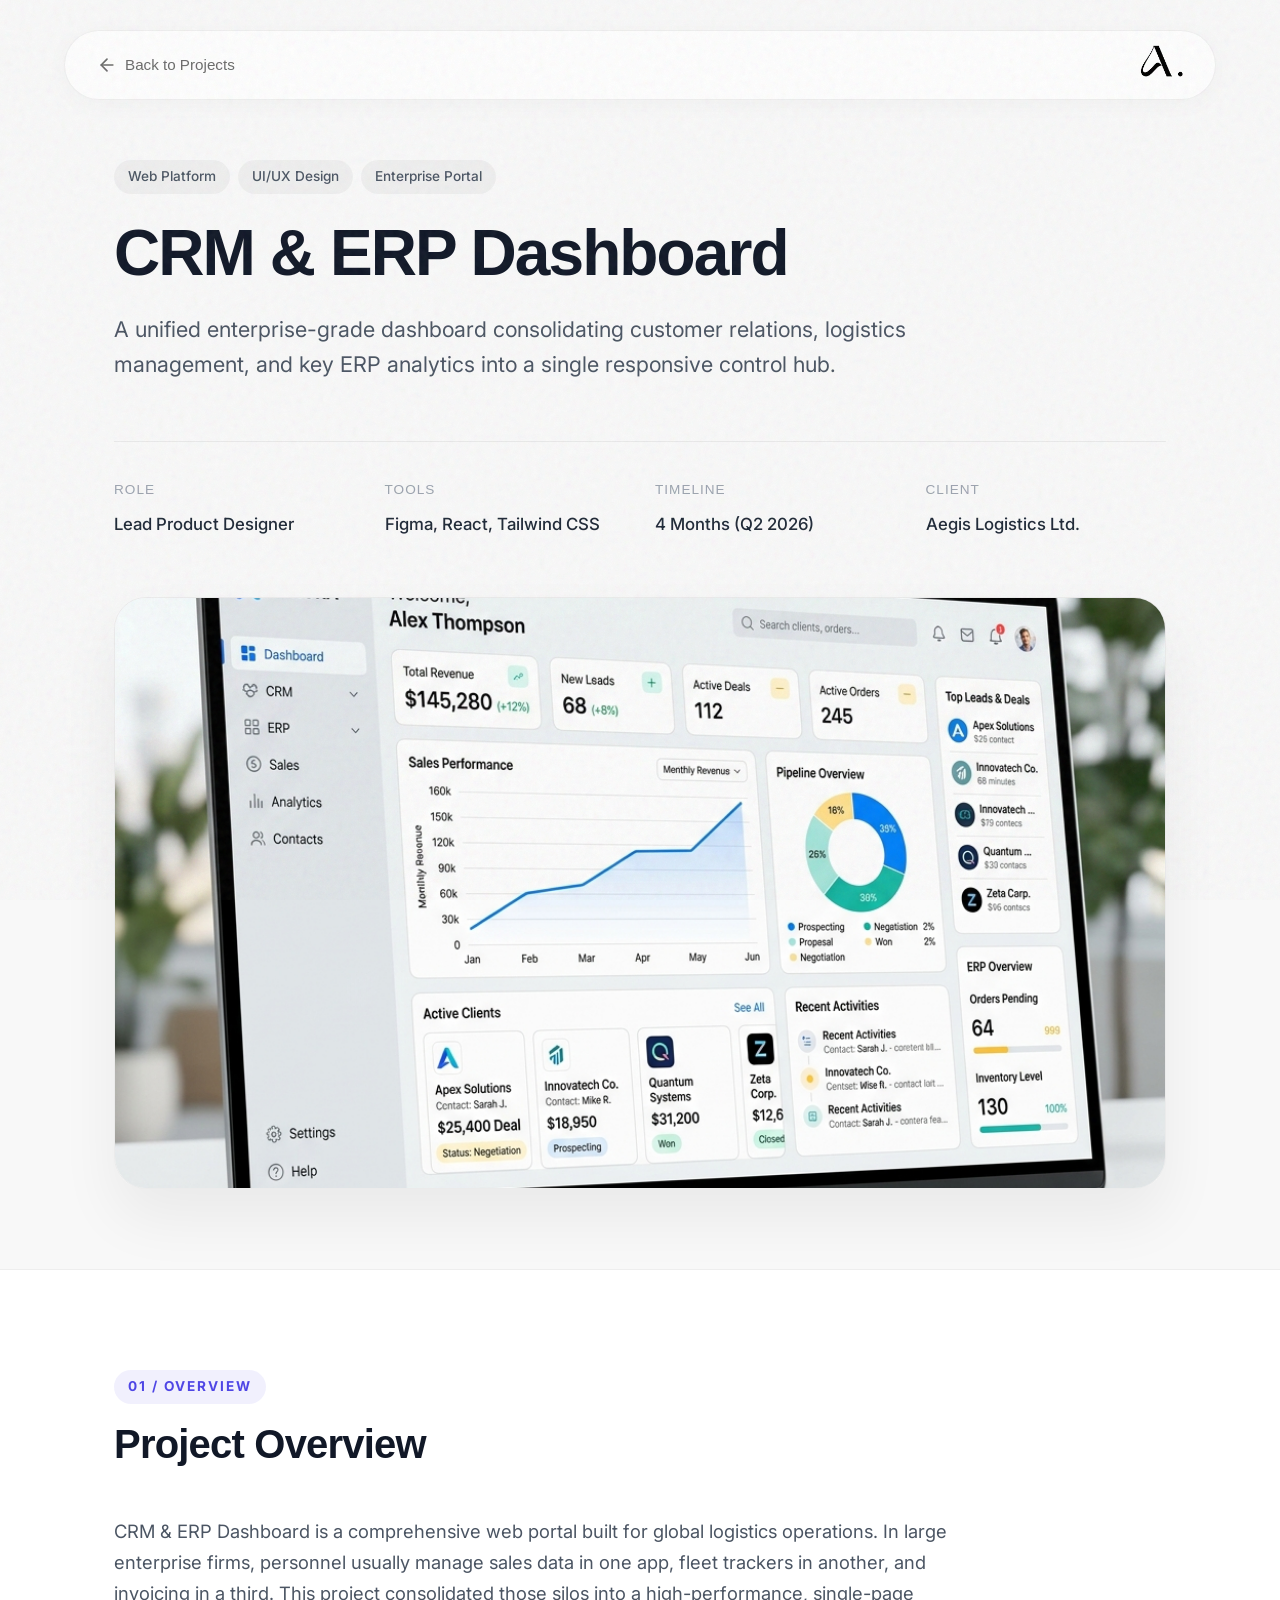
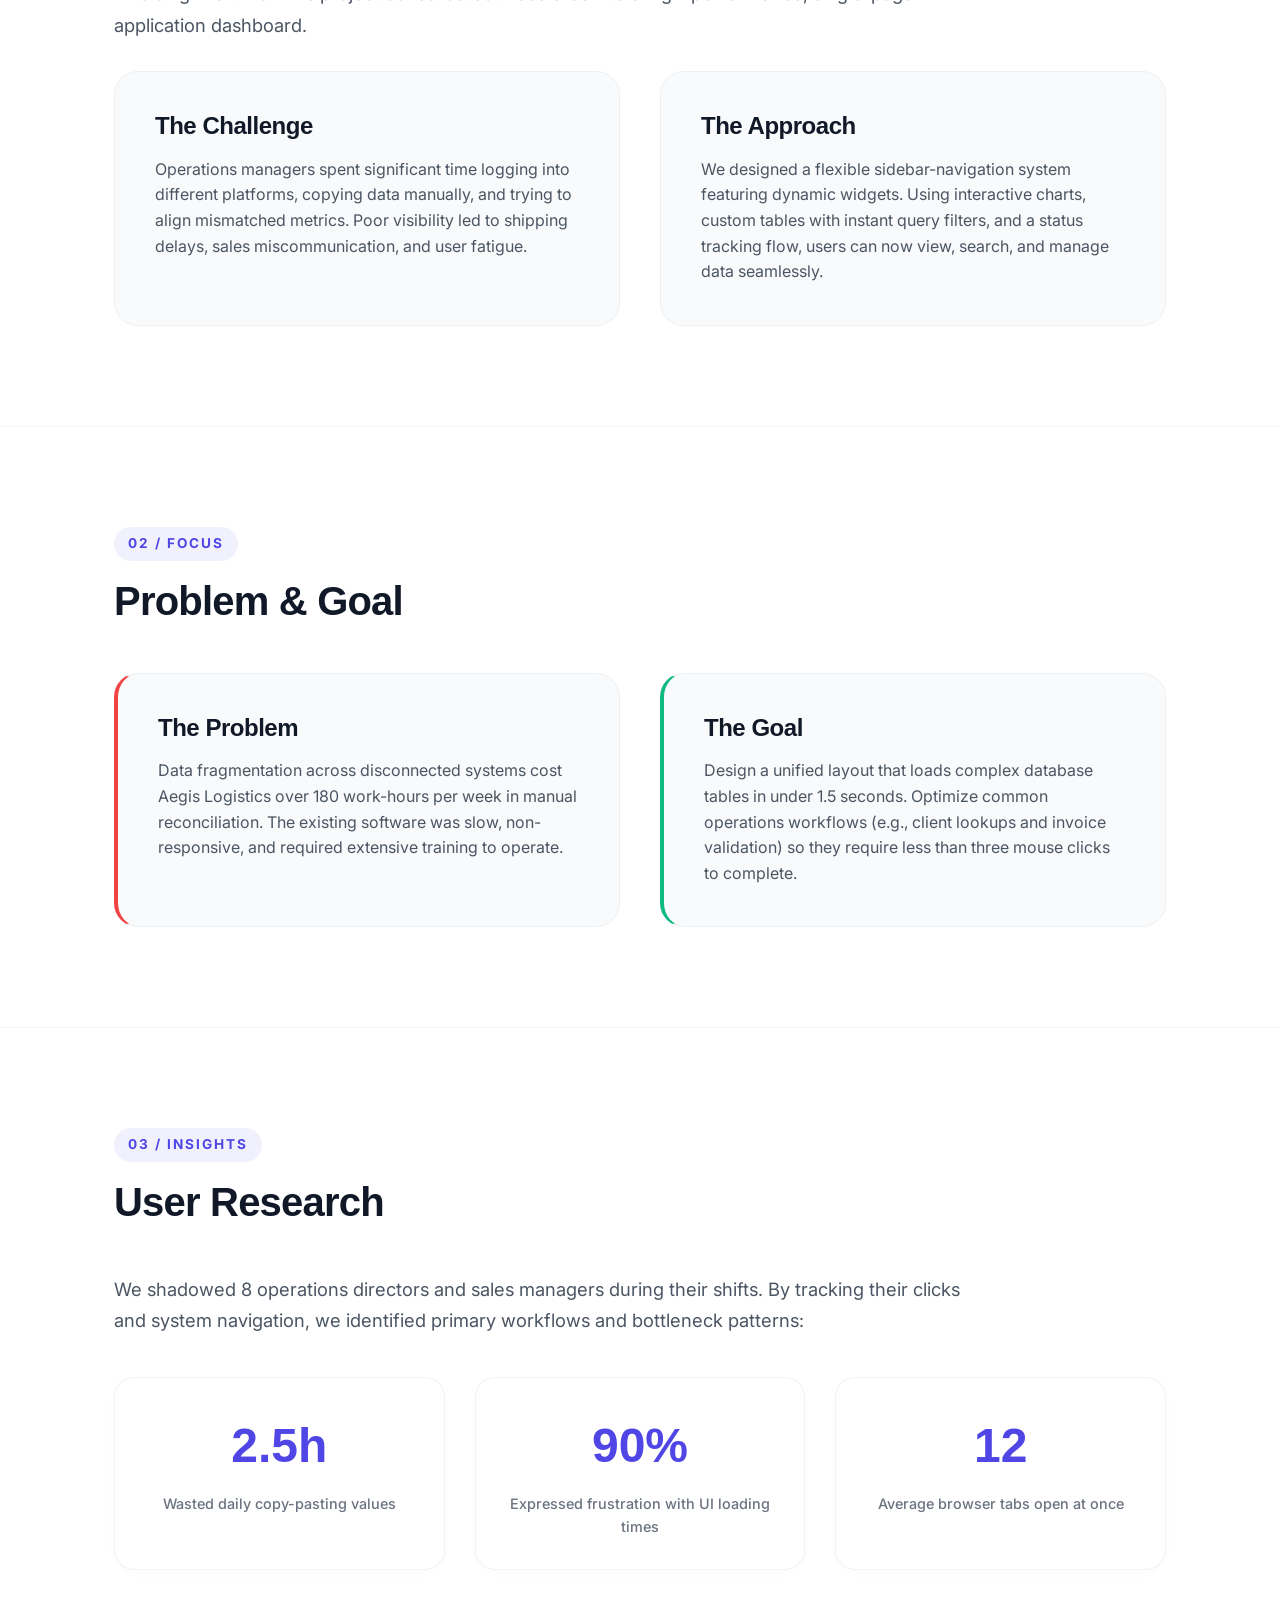
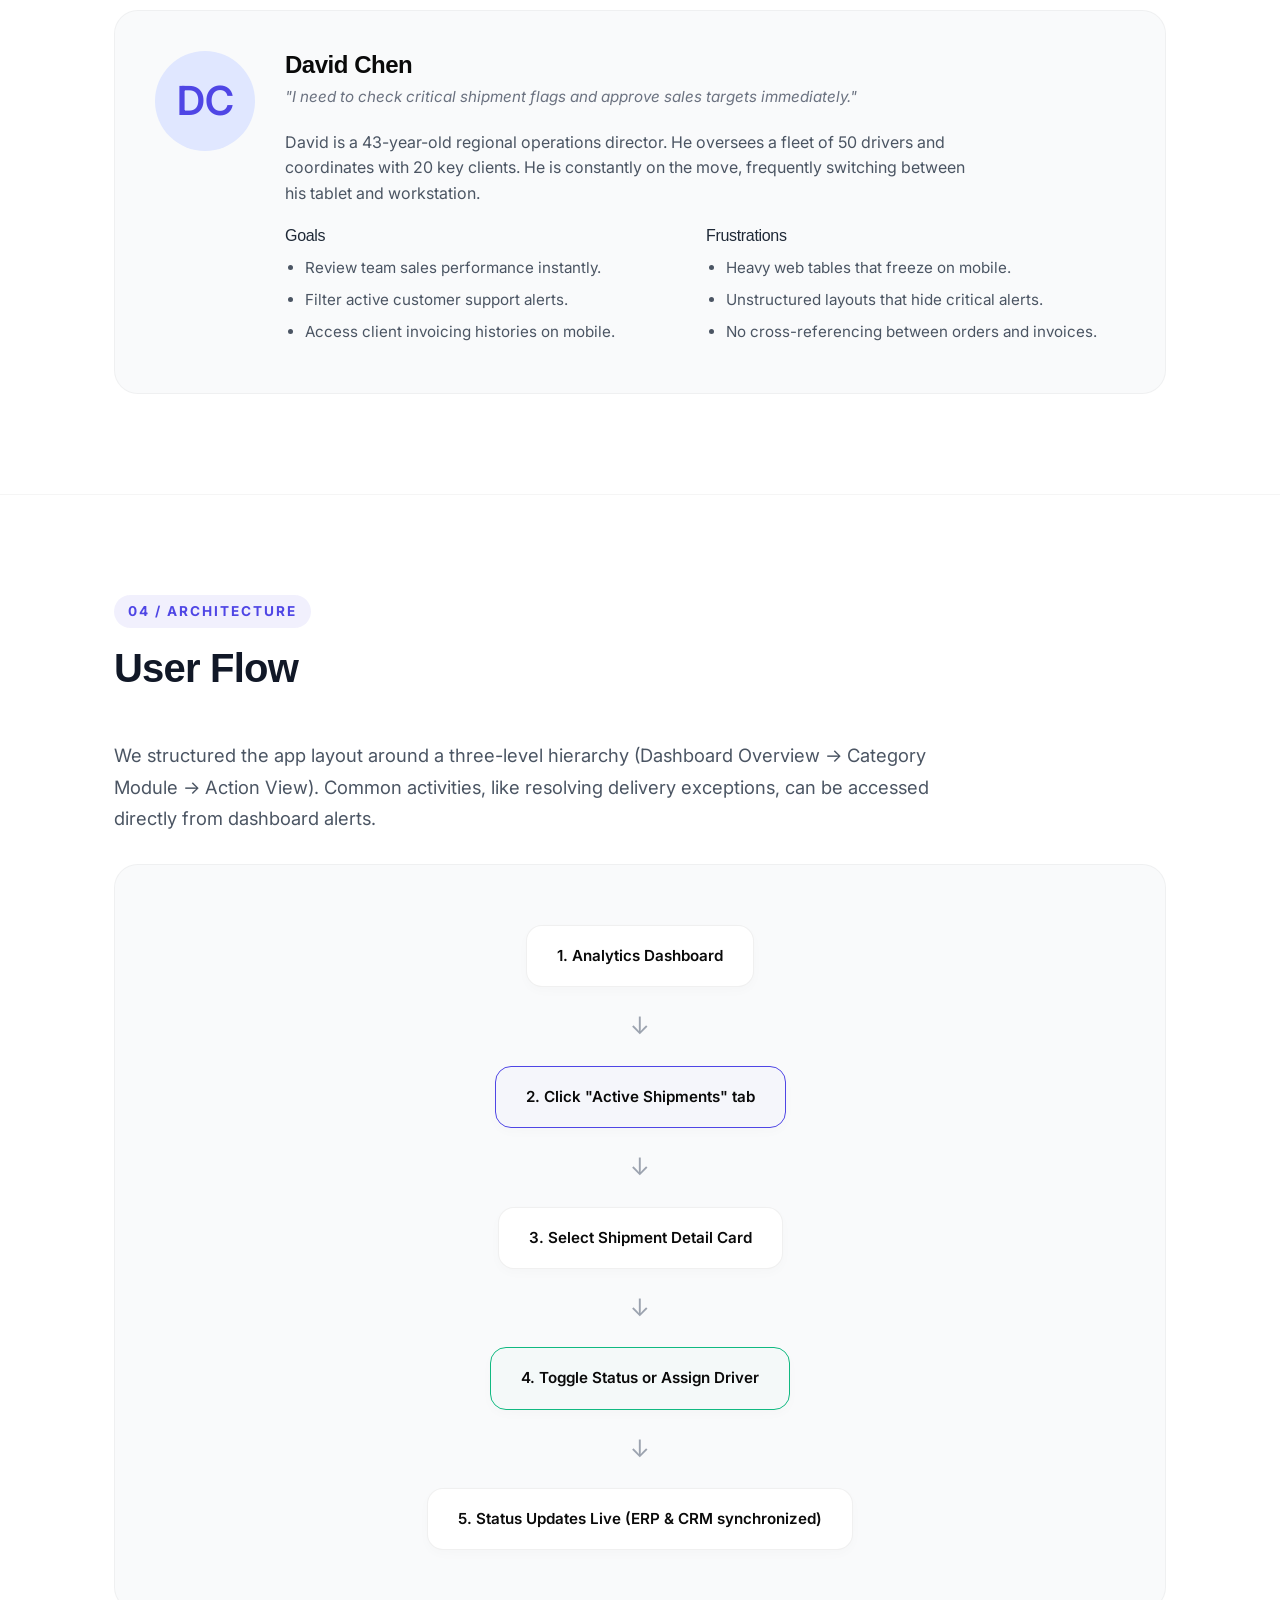
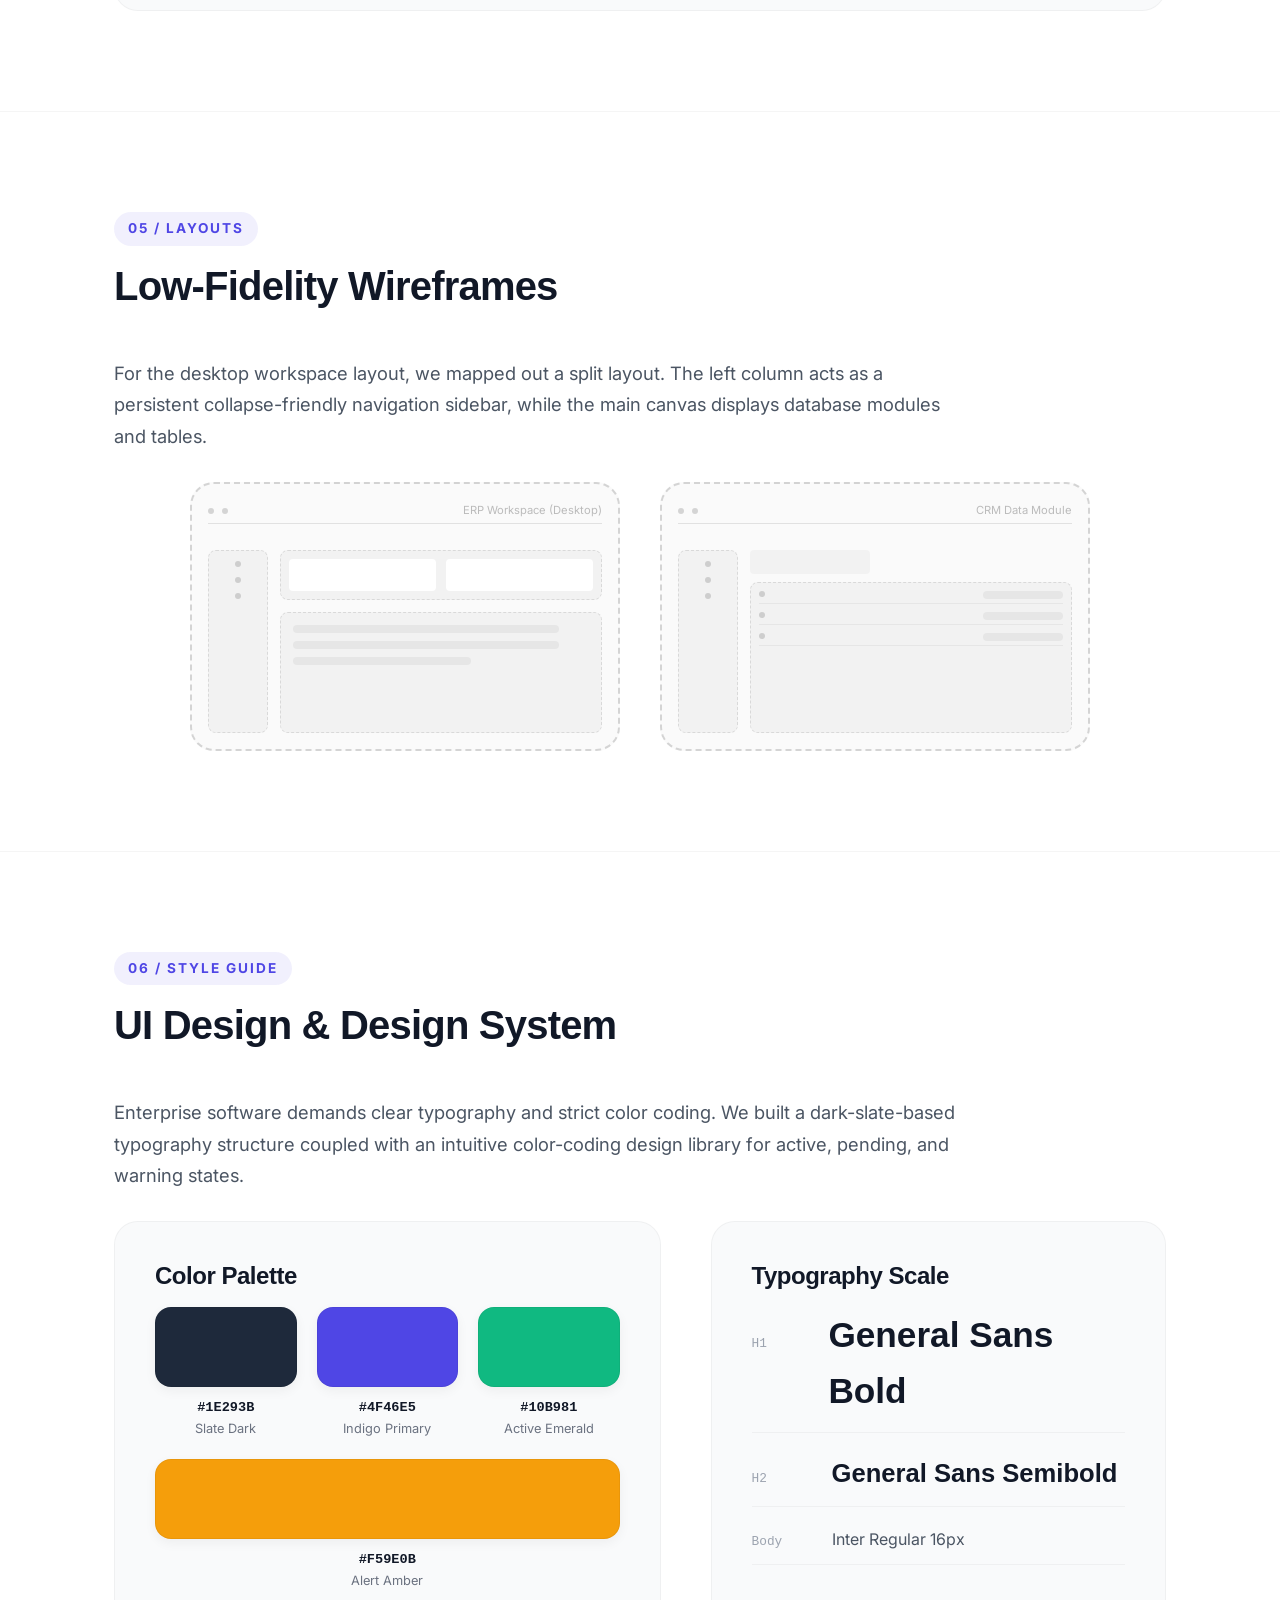
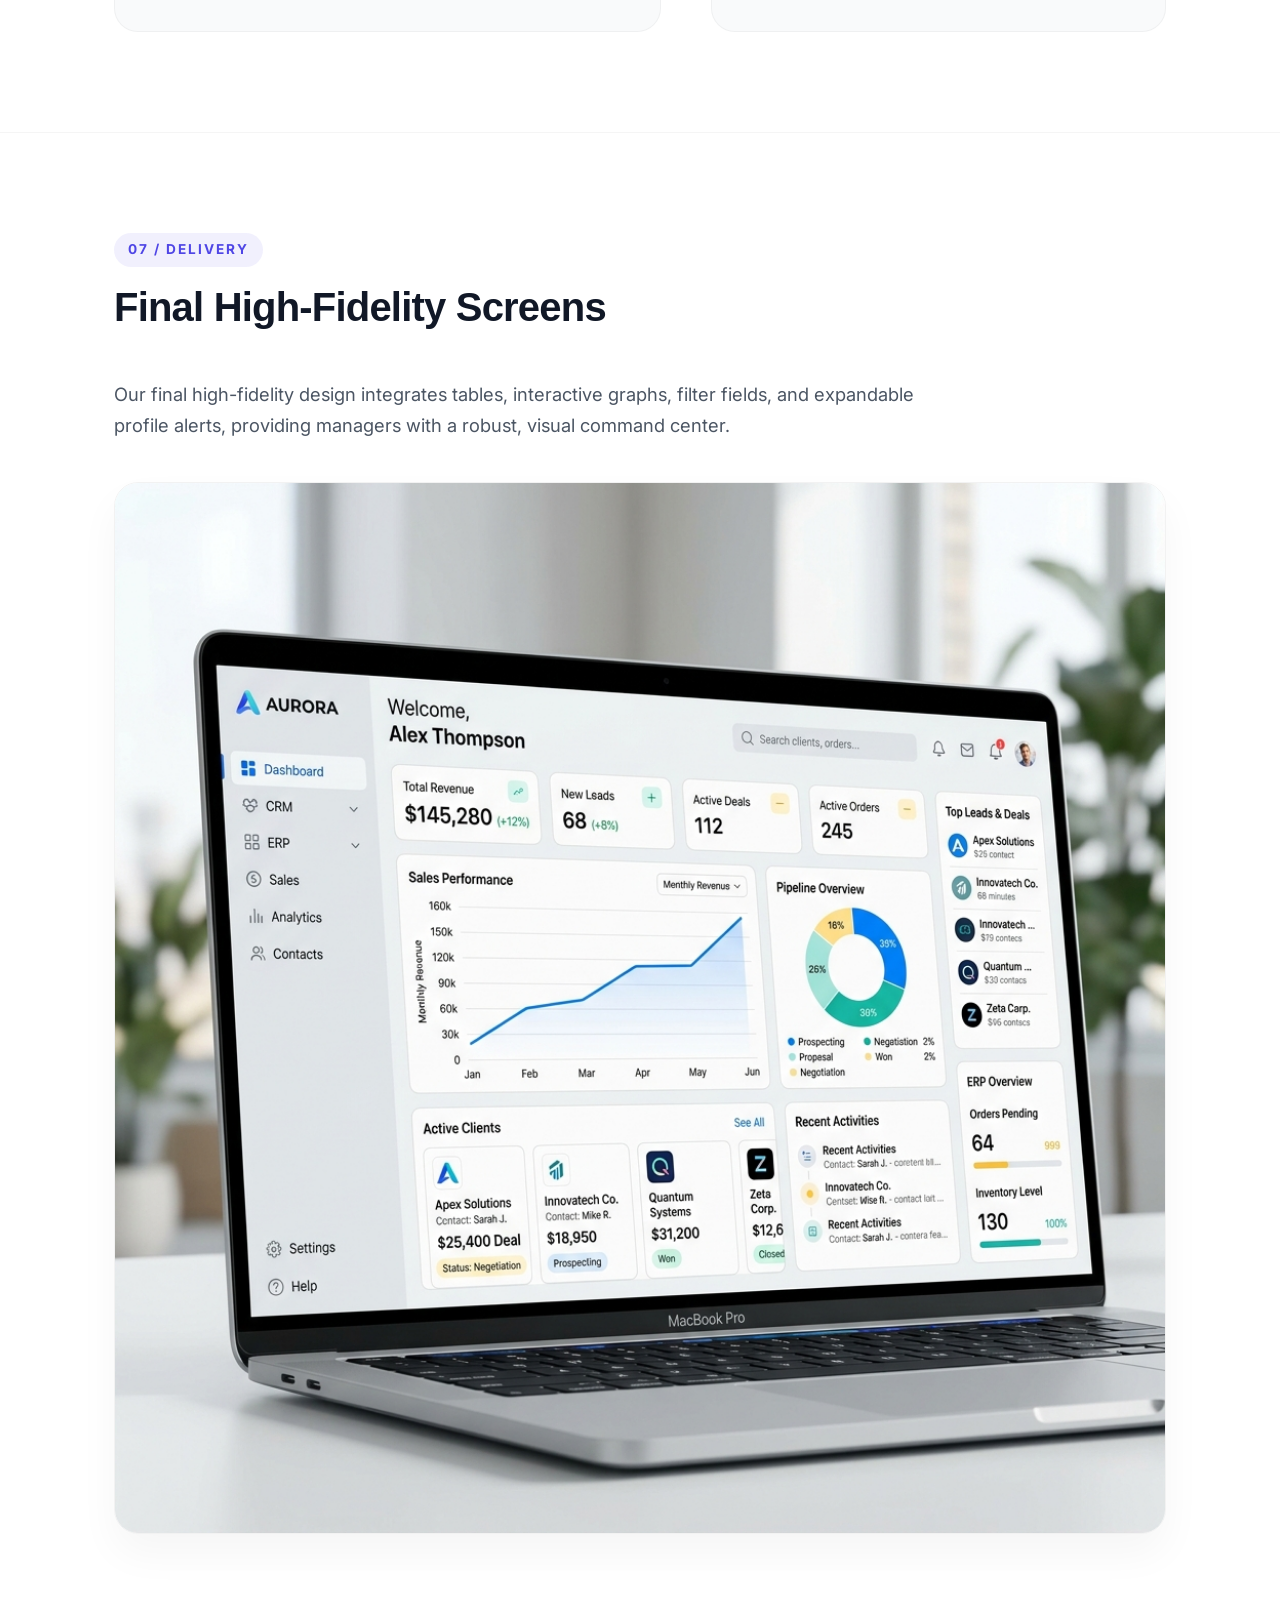
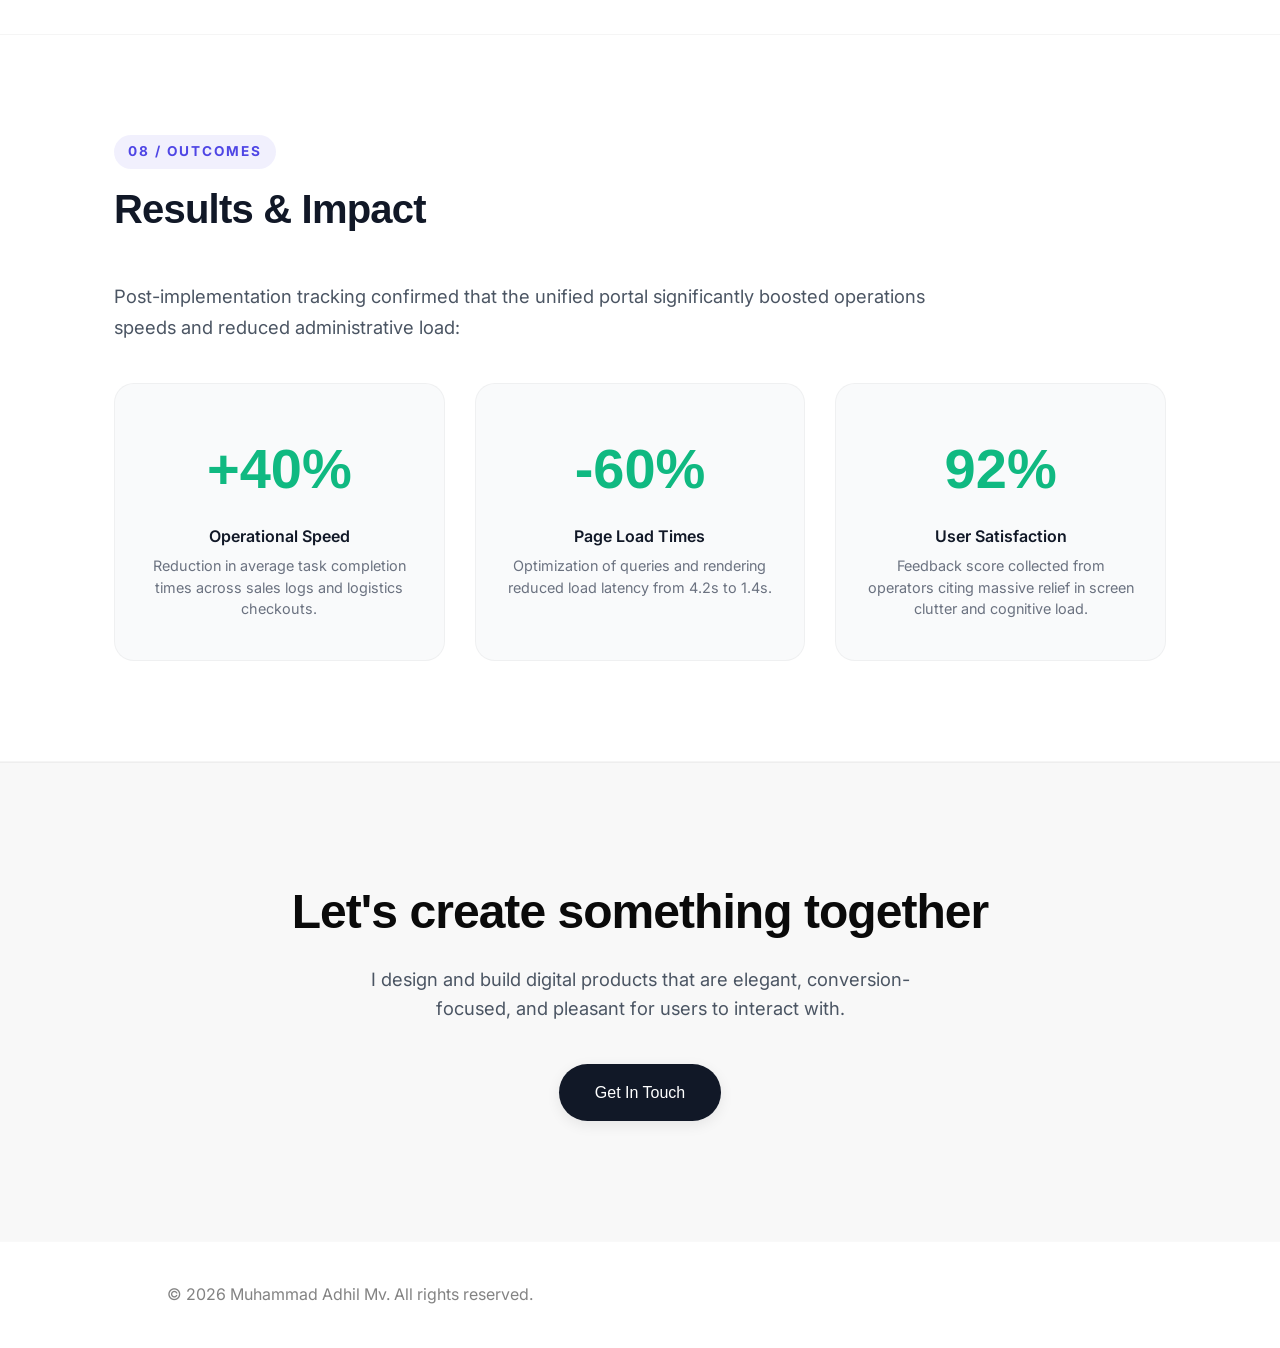
==== case-study-crm-dashboard.html @ 421723f8 "Update project" ====
<!DOCTYPE html>
<html lang="en">

<head>
    <meta charset="UTF-8">
    <meta name="viewport" content="width=device-width, initial-scale=1.0">
    <title>CRM & ERP Dashboard Case Study | Muhammad Adhil Mv</title>

    <!-- Fonts -->
    <link rel="preconnect" href="https://fonts.googleapis.com">
    <link rel="preconnect" href="https://fonts.gstatic.com" crossorigin>
    <link href="https://fonts.googleapis.com/css2?family=Inter:wght@300;400;500;600;700&display=swap" rel="stylesheet">
    <link href="https://api.fontshare.com/v2/css?f[]=general-sans@200,300,400,500,600,700&display=swap" rel="stylesheet">

    <!-- CSS -->
    <link rel="stylesheet" href="style.css">
    <link rel="stylesheet" href="css/case-study.css">
</head>

<body class="cs-body">
    <!-- Grain overlay -->
    <div style="position: fixed; top: 0; left: 0; width: 100vw; height: 100vh; pointer-events: none; z-index: 9999; opacity: 0.03; background-image: url(&quot;data:image/svg+xml,%3Csvg viewBox='0 0 200 200' xmlns='http://www.w3.org/2000/svg'%3E%3Cfilter id='noiseFilter'%3E%3CfeTurbulence type='fractalNoise' baseFrequency='0.65' numOctaves='3' stitchTiles='stitch'/%3E%3C/filter%3E%3Crect width='100%25' height='100%25' filter='url(%23noiseFilter)'/%3E%3C/svg%3E&quot;);"></div>

    <!-- Navigation -->
    <nav class="cs-navbar">
        <div class="cs-nav-pill">
            <a href="index.html#work" class="cs-back-btn">
                <svg width="20" height="20" viewBox="0 0 24 24" fill="none" stroke="currentColor" stroke-width="2" stroke-linecap="round" stroke-linejoin="round">
                    <line x1="19" y1="12" x2="5" y2="12"></line>
                    <polyline points="12 19 5 12 12 5"></polyline>
                </svg>
                Back to Projects
            </a>
            <div class="cs-nav-logo">
                <a href="index.html#home"><img src="./assets/logo1.png" alt="Logo"></a>
            </div>
        </div>
    </nav>

    <!-- Hero Section -->
    <header class="cs-hero">
        <div class="cs-container">
            <div class="cs-hero-tags">
                <span class="cs-hero-tag">Web Platform</span>
                <span class="cs-hero-tag">UI/UX Design</span>
                <span class="cs-hero-tag">Enterprise Portal</span>
            </div>
            <h1 class="cs-hero-title">CRM & ERP Dashboard</h1>
            <p class="cs-hero-subtitle">A unified enterprise-grade dashboard consolidating customer relations, logistics management, and key ERP analytics into a single responsive control hub.</p>
            
            <div class="cs-meta-grid">
                <div class="cs-meta-item">
                    <h4>Role</h4>
                    <p>Lead Product Designer</p>
                </div>
                <div class="cs-meta-item">
                    <h4>Tools</h4>
                    <p>Figma, React, Tailwind CSS</p>
                </div>
                <div class="cs-meta-item">
                    <h4>Timeline</h4>
                    <p>4 Months (Q2 2026)</p>
                </div>
                <div class="cs-meta-item">
                    <h4>Client</h4>
                    <p>Aegis Logistics Ltd.</p>
                </div>
            </div>

            <div class="cs-hero-mockup-wrapper">
                <img src="./assets/mockups/crm-dashboard.png" alt="CRM Dashboard Mockup">
            </div>
        </div>
    </header>

    <!-- Overview Section -->
    <section class="cs-section">
        <div class="cs-container">
            <div class="cs-section-header">
                <span class="cs-section-tag">01 / Overview</span>
                <h2 class="cs-section-title">Project Overview</h2>
            </div>
            <p class="cs-section-desc">CRM & ERP Dashboard is a comprehensive web portal built for global logistics operations. In large enterprise firms, personnel usually manage sales data in one app, fleet trackers in another, and invoicing in a third. This project consolidated those silos into a high-performance, single-page application dashboard.</p>
            
            <div class="cs-cards-grid-2">
                <div class="cs-content-card">
                    <h3>The Challenge</h3>
                    <p>Operations managers spent significant time logging into different platforms, copying data manually, and trying to align mismatched metrics. Poor visibility led to shipping delays, sales miscommunication, and user fatigue.</p>
                </div>
                <div class="cs-content-card">
                    <h3>The Approach</h3>
                    <p>We designed a flexible sidebar-navigation system featuring dynamic widgets. Using interactive charts, custom tables with instant query filters, and a status tracking flow, users can now view, search, and manage data seamlessly.</p>
                </div>
            </div>
        </div>
    </section>

    <!-- Problem & Goal Section -->
    <section class="cs-section">
        <div class="cs-container">
            <div class="cs-section-header">
                <span class="cs-section-tag">02 / Focus</span>
                <h2 class="cs-section-title">Problem & Goal</h2>
            </div>
            <div class="cs-cards-grid-2">
                <div class="cs-content-card" style="border-left: 4px solid #ef4444;">
                    <h3>The Problem</h3>
                    <p>Data fragmentation across disconnected systems cost Aegis Logistics over 180 work-hours per week in manual reconciliation. The existing software was slow, non-responsive, and required extensive training to operate.</p>
                </div>
                <div class="cs-content-card" style="border-left: 4px solid #10b981;">
                    <h3>The Goal</h3>
                    <p>Design a unified layout that loads complex database tables in under 1.5 seconds. Optimize common operations workflows (e.g., client lookups and invoice validation) so they require less than three mouse clicks to complete.</p>
                </div>
            </div>
        </div>
    </section>

    <!-- Research Section -->
    <section class="cs-section">
        <div class="cs-container">
            <div class="cs-section-header">
                <span class="cs-section-tag">03 / Insights</span>
                <h2 class="cs-section-title">User Research</h2>
            </div>
            <p class="cs-section-desc">We shadowed 8 operations directors and sales managers during their shifts. By tracking their clicks and system navigation, we identified primary workflows and bottleneck patterns:</p>
            
            <div class="cs-research-stats">
                <div class="cs-stat-card">
                    <div class="cs-stat-val">2.5h</div>
                    <div class="cs-stat-lbl">Wasted daily copy-pasting values</div>
                </div>
                <div class="cs-stat-card">
                    <div class="cs-stat-val">90%</div>
                    <div class="cs-stat-lbl">Expressed frustration with UI loading times</div>
                </div>
                <div class="cs-stat-card">
                    <div class="cs-stat-val">12</div>
                    <div class="cs-stat-lbl">Average browser tabs open at once</div>
                </div>
            </div>

            <!-- Persona -->
            <div class="cs-persona-card">
                <div class="cs-persona-img-placeholder">DC</div>
                <div class="cs-persona-details">
                    <h3>David Chen</h3>
                    <p class="cs-persona-tagline">"I need to check critical shipment flags and approve sales targets immediately."</p>
                    <p style="color: #4b5563;">David is a 43-year-old regional operations director. He oversees a fleet of 50 drivers and coordinates with 20 key clients. He is constantly on the move, frequently switching between his tablet and workstation.</p>
                    
                    <div class="cs-persona-columns">
                        <div class="cs-persona-col">
                            <h4>Goals</h4>
                            <ul>
                                <li>Review team sales performance instantly.</li>
                                <li>Filter active customer support alerts.</li>
                                <li>Access client invoicing histories on mobile.</li>
                            </ul>
                        </div>
                        <div class="cs-persona-col">
                            <h4>Frustrations</h4>
                            <ul>
                                <li>Heavy web tables that freeze on mobile.</li>
                                <li>Unstructured layouts that hide critical alerts.</li>
                                <li>No cross-referencing between orders and invoices.</li>
                            </ul>
                        </div>
                    </div>
                </div>
            </div>
        </div>
    </section>

    <!-- User Flow Section -->
    <section class="cs-section">
        <div class="cs-container">
            <div class="cs-section-header">
                <span class="cs-section-tag">04 / Architecture</span>
                <h2 class="cs-section-title">User Flow</h2>
            </div>
            <p class="cs-section-desc">We structured the app layout around a three-level hierarchy (Dashboard Overview → Category Module → Action View). Common activities, like resolving delivery exceptions, can be accessed directly from dashboard alerts.</p>
            
            <div class="cs-flow-diagram">
                <div class="cs-flow-step">1. Analytics Dashboard</div>
                <div class="cs-flow-arrow">↓</div>
                <div class="cs-flow-step" style="border-color: #4f46e5; background: rgba(79, 70, 229, 0.02);">2. Click "Active Shipments" tab</div>
                <div class="cs-flow-arrow">↓</div>
                <div class="cs-flow-step">3. Select Shipment Detail Card</div>
                <div class="cs-flow-arrow">↓</div>
                <div class="cs-flow-step" style="border-color: #10b981; background: rgba(16, 185, 129, 0.02);">4. Toggle Status or Assign Driver</div>
                <div class="cs-flow-arrow">↓</div>
                <div class="cs-flow-step">5. Status Updates Live (ERP & CRM synchronized)</div>
            </div>
        </div>
    </section>

    <!-- Wireframes Section -->
    <section class="cs-section">
        <div class="cs-container">
            <div class="cs-section-header">
                <span class="cs-section-tag">05 / Layouts</span>
                <h2 class="cs-section-title">Low-Fidelity Wireframes</h2>
            </div>
            <p class="cs-section-desc">For the desktop workspace layout, we mapped out a split layout. The left column acts as a persistent collapse-friendly navigation sidebar, while the main canvas displays database modules and tables.</p>
            
            <div class="cs-wireframe-grid" style="grid-template-columns: 1.5fr 1.5fr; gap: 40px; max-width: 900px; margin: 0 auto;">
                <!-- Desktop Dashboard Screen -->
                <div class="cs-wireframe-screen" style="aspect-ratio: 16/10; padding: 16px;">
                    <div class="cs-wire-header">
                        <span class="cs-wire-dot"></span>
                        <span class="cs-wire-dot"></span>
                        <span style="font-size: 0.7rem; color: #bbb; margin-left: auto;">ERP Workspace (Desktop)</span>
                    </div>
                    <div style="display: flex; flex: 1; gap: 12px; margin-top: 10px;">
                        <!-- Sidebar Wire -->
                        <div style="width: 60px; background: rgba(0,0,0,0.03); border: 1.5px dashed rgba(0,0,0,0.1); border-radius: 8px; display: flex; flex-direction: column; gap: 10px; padding: 10px 0; align-items: center;">
                            <div class="cs-wire-dot"></div>
                            <div class="cs-wire-dot"></div>
                            <div class="cs-wire-dot"></div>
                        </div>
                        <!-- Main Content Wire -->
                        <div style="flex: 1; display: flex; flex-direction: column; gap: 12px;">
                            <div style="height: 50px; background: rgba(0,0,0,0.03); border-radius: 8px; border: 1.5px dashed rgba(0,0,0,0.1); display: flex; gap: 10px; padding: 8px;">
                                <div style="flex: 1; background: #fff; border-radius: 4px;"></div>
                                <div style="flex: 1; background: #fff; border-radius: 4px;"></div>
                            </div>
                            <div style="flex: 1; background: rgba(0,0,0,0.03); border-radius: 8px; border: 1.5px dashed rgba(0,0,0,0.1); padding: 12px; display: flex; flex-direction: column; gap: 8px;">
                                <div class="cs-wire-line-long"></div>
                                <div class="cs-wire-line-long"></div>
                                <div class="cs-wire-line-mid"></div>
                            </div>
                        </div>
                    </div>
                </div>

                <!-- Table View Screen -->
                <div class="cs-wireframe-screen" style="aspect-ratio: 16/10; padding: 16px;">
                    <div class="cs-wire-header">
                        <span class="cs-wire-dot"></span>
                        <span class="cs-wire-dot"></span>
                        <span style="font-size: 0.7rem; color: #bbb; margin-left: auto;">CRM Data Module</span>
                    </div>
                    <div style="display: flex; flex: 1; gap: 12px; margin-top: 10px;">
                        <!-- Sidebar Wire -->
                        <div style="width: 60px; background: rgba(0,0,0,0.03); border: 1.5px dashed rgba(0,0,0,0.1); border-radius: 8px; display: flex; flex-direction: column; gap: 10px; padding: 10px 0; align-items: center;">
                            <div class="cs-wire-dot"></div>
                            <div class="cs-wire-dot"></div>
                            <div class="cs-wire-dot"></div>
                        </div>
                        <!-- Main Content Wire -->
                        <div style="flex: 1; display: flex; flex-direction: column; gap: 8px;">
                            <div style="height: 24px; background: rgba(0,0,0,0.03); width: 120px; border-radius: 4px;"></div>
                            <!-- Fake Database Table -->
                            <div style="flex: 1; background: rgba(0,0,0,0.03); border: 1.5px dashed rgba(0,0,0,0.1); border-radius: 8px; padding: 8px; display: flex; flex-direction: column; gap: 8px;">
                                <div style="display: flex; justify-content: space-between; border-bottom: 1px solid rgba(0,0,0,0.05); padding-bottom: 4px;"><div class="cs-wire-dot"></div><div class="cs-wire-line-mid" style="width: 80px;"></div></div>
                                <div style="display: flex; justify-content: space-between; border-bottom: 1px solid rgba(0,0,0,0.05); padding-bottom: 4px;"><div class="cs-wire-dot"></div><div class="cs-wire-line-mid" style="width: 80px;"></div></div>
                                <div style="display: flex; justify-content: space-between; border-bottom: 1px solid rgba(0,0,0,0.05); padding-bottom: 4px;"><div class="cs-wire-dot"></div><div class="cs-wire-line-mid" style="width: 80px;"></div></div>
                            </div>
                        </div>
                    </div>
                </div>
            </div>
        </div>
    </section>

    <!-- UI Design & Design System Section -->
    <section class="cs-section">
        <div class="cs-container">
            <div class="cs-section-header">
                <span class="cs-section-tag">06 / Style Guide</span>
                <h2 class="cs-section-title">UI Design & Design System</h2>
            </div>
            <p class="cs-section-desc">Enterprise software demands clear typography and strict color coding. We built a dark-slate-based typography structure coupled with an intuitive color-coding design library for active, pending, and warning states.</p>
            
            <div class="cs-ds-grid">
                <!-- Color Palette -->
                <div class="cs-content-card">
                    <h3>Color Palette</h3>
                    <div class="cs-color-swatches">
                        <div class="cs-swatch-card">
                            <div class="cs-swatch-color" style="background-color: #1e293b;"></div>
                            <div class="cs-swatch-hex">#1E293B</div>
                            <div class="cs-swatch-name">Slate Dark</div>
                        </div>
                        <div class="cs-swatch-card">
                            <div class="cs-swatch-color" style="background-color: #4f46e5;"></div>
                            <div class="cs-swatch-hex">#4F46E5</div>
                            <div class="cs-swatch-name">Indigo Primary</div>
                        </div>
                        <div class="cs-swatch-card">
                            <div class="cs-swatch-color" style="background-color: #10b981;"></div>
                            <div class="cs-swatch-hex">#10B981</div>
                            <div class="cs-swatch-name">Active Emerald</div>
                        </div>
                        <div class="cs-swatch-card">
                            <div class="cs-swatch-color" style="background-color: #f59e0b;"></div>
                            <div class="cs-swatch-hex">#F59E0B</div>
                            <div class="cs-swatch-name">Alert Amber</div>
                        </div>
                    </div>
                </div>

                <!-- Typography -->
                <div class="cs-content-card">
                    <h3>Typography Scale</h3>
                    <div class="cs-typo-showcase">
                        <div class="cs-typo-item">
                            <span class="cs-typo-label">H1</span>
                            <span class="cs-typo-font" style="font-size: 2.2rem; font-family: var(--font-heading);">General Sans Bold</span>
                        </div>
                        <div class="cs-typo-item">
                            <span class="cs-typo-label">H2</span>
                            <span class="cs-typo-font" style="font-size: 1.6rem; font-family: var(--font-heading);">General Sans Semibold</span>
                        </div>
                        <div class="cs-typo-item">
                            <span class="cs-typo-label">Body</span>
                            <span style="font-size: 1rem; color: #4b5563; font-family: var(--font-body);">Inter Regular 16px</span>
                        </div>
                    </div>
                </div>
            </div>
        </div>
    </section>

    <!-- Final Screens Section -->
    <section class="cs-section">
        <div class="cs-container">
            <div class="cs-section-header">
                <span class="cs-section-tag">07 / Delivery</span>
                <h2 class="cs-section-title">Final High-Fidelity Screens</h2>
            </div>
            <p class="cs-section-desc">Our final high-fidelity design integrates tables, interactive graphs, filter fields, and expandable profile alerts, providing managers with a robust, visual command center.</p>
            
            <div class="cs-screens-grid">
                <div class="cs-screen-card" style="grid-column: span 2;">
                    <img src="./assets/mockups/crm-dashboard.png" alt="CRM & ERP Dashboard Screen View 1">
                </div>
            </div>
        </div>
    </section>

    <!-- Results Section -->
    <section class="cs-section">
        <div class="cs-container">
            <div class="cs-section-header">
                <span class="cs-section-tag">08 / Outcomes</span>
                <h2 class="cs-section-title">Results & Impact</h2>
            </div>
            <p class="cs-section-desc">Post-implementation tracking confirmed that the unified portal significantly boosted operations speeds and reduced administrative load:</p>
            
            <div class="cs-results-grid">
                <div class="cs-result-card">
                    <div class="cs-result-value">+40%</div>
                    <div class="cs-result-label">Operational Speed</div>
                    <p class="cs-result-desc">Reduction in average task completion times across sales logs and logistics checkouts.</p>
                </div>
                <div class="cs-result-card">
                    <div class="cs-result-value">-60%</div>
                    <div class="cs-result-label">Page Load Times</div>
                    <p class="cs-result-desc">Optimization of queries and rendering reduced load latency from 4.2s to 1.4s.</p>
                </div>
                <div class="cs-result-card">
                    <div class="cs-result-value">92%</div>
                    <div class="cs-result-label">User Satisfaction</div>
                    <p class="cs-result-desc">Feedback score collected from operators citing massive relief in screen clutter and cognitive load.</p>
                </div>
            </div>
        </div>
    </section>

    <!-- CTA Footer -->
    <section class="cs-cta-section">
        <div class="cs-container">
            <h2>Let's create something together</h2>
            <p>I design and build digital products that are elegant, conversion-focused, and pleasant for users to interact with.</p>
            <a href="index.html#contact" class="cs-btn-primary">Get In Touch</a>
        </div>
    </section>

    <!-- Copyright -->
    <footer style="text-align: center; padding: 40px 0; background: #ffffff; opacity: 0.5; font-size: 0.9rem; border-top: 1px solid rgba(0,0,0,0.04);">
        <p>&copy; 2026 Muhammad Adhil Mv. All rights reserved.</p>
    </footer>

    <!-- Scripts -->
    <script src="https://cdnjs.cloudflare.com/ajax/libs/gsap/3.12.2/gsap.min.js"></script>
    <script>
        // Simple entry fade animations
        document.addEventListener('DOMContentLoaded', () => {
            gsap.from('.cs-hero-tag', { opacity: 0, y: 15, stagger: 0.1, duration: 0.8, ease: 'power3.out' });
            gsap.from('.cs-hero-title', { opacity: 0, y: 30, duration: 1, delay: 0.2, ease: 'power3.out' });
            gsap.from('.cs-hero-subtitle', { opacity: 0, y: 30, duration: 1, delay: 0.35, ease: 'power3.out' });
            gsap.from('.cs-meta-item', { opacity: 0, y: 20, stagger: 0.1, duration: 0.8, delay: 0.5, ease: 'power3.out' });
            gsap.from('.cs-hero-mockup-wrapper', { opacity: 0, y: 40, duration: 1.2, delay: 0.7, ease: 'power3.out' });
        });
    </script>
</body>

</html>
---- style.css ----
/* Global Styles & Variables */
:root {
    --bg-color: #ffffff;
    --bg-secondary: #f8f8f8;
    --accent-color: #0a0a0a;
    --button-mint: #ffffff;
    --text-color: #0a0a0a;
    --text-muted: #6b6b6b;
    --white: #ffffff;
    --border-color: rgba(0, 0, 0, 0.06);

    --font-heading: 'General Sans', sans-serif;
    --font-body: 'Inter', sans-serif;
    --font-serif: 'Inter', sans-serif;

    --spacing-xs: 8px;
    --spacing-sm: 16px;
    --spacing-md: 32px;
    --spacing-lg: 64px;
    --spacing-xl: 120px;

    --radius-sm: 12px;
    --radius-md: 24px;
    --radius-lg: 40px;
    --radius-full: 9999px;
}

* {
    margin: 0;
    padding: 0;
    box-sizing: border-box;
    scroll-behavior: smooth;
}

body {
    background-color: #ffffff;
    color: #0a0a0a;
    font-family: var(--font-body);
    font-weight: 400;
    line-height: 1.6;
    overflow-x: hidden;
    -webkit-font-smoothing: antialiased;
    -moz-osx-font-smoothing: grayscale;
}

/* Subtle grain texture overlay for advanced premium feel */
body::before {
    content: "";
    position: fixed;
    top: 0; left: 0; width: 100vw; height: 100vh;
    pointer-events: none;
    z-index: 9999;
    opacity: 0.03;
    background-image: url("data:image/svg+xml,%3Csvg viewBox='0 0 200 200' xmlns='http://www.w3.org/2000/svg'%3E%3Cfilter id='noiseFilter'%3E%3CfeTurbulence type='fractalNoise' baseFrequency='0.65' numOctaves='3' stitchTiles='stitch'/%3E%3C/filter%3E%3Crect width='100%25' height='100%25' filter='url(%23noiseFilter)'/%3E%3C/svg%3E");
}

a {
    text-decoration: none;
    color: inherit;
    transition: opacity 0.3s ease;
}

ul {
    list-style: none;
}

button, a[class*="btn-"], .view-project-btn, .m-view-btn {
    cursor: pointer;
    font-family: var(--font-heading);
    font-weight: 500;
    border: none;
    outline: none;
    transition: all 0.3s ease;
}

button:hover, a[class*="btn-"]:hover, .view-project-btn:hover, .m-view-btn:hover {
    transform: scale(1.03);
    box-shadow: 0 10px 20px rgba(0,0,0,0.05); /* Slight shadow glow */
}

button:active, a[class*="btn-"]:active, .view-project-btn:active, .m-view-btn:active {
    transform: scale(0.97) !important;
}

button:disabled, button:disabled:hover, .btn-whatsapp-send:disabled {
    opacity: 0.5 !important;
    cursor: not-allowed !important;
    transform: none !important;
    box-shadow: none !important;
}

button:focus-visible, a:focus-visible, input:focus-visible, textarea:focus-visible {
    outline: 2px solid var(--accent-color);
    outline-offset: 2px;
}

@media (max-width: 768px) {
    button, a[class*="btn-"], .view-project-btn, .m-view-btn {
        min-height: 44px;
        display: inline-flex;
        align-items: center;
        justify-content: center;
    }
}

input, textarea {
    font-family: var(--font-body);
}

/* Typography Utilities */
h1, h2, h3, h4, h5, h6 {
    font-family: var(--font-heading);
    font-weight: 600;
    letter-spacing: -0.02em;
    color: #0a0a0a;
    line-height: 1.2;
}

h1 {
    font-size: 56px;
    font-weight: 600;
    margin-bottom: var(--spacing-sm);
}

h2 {
    font-size: 44px;
    font-weight: 600;
}

h3 {
    font-size: 32px;
    font-weight: 600;
}

h4 {
    font-size: 24px;
    font-weight: 500;
}

p {
    font-size: 16px;
    font-weight: 400;
    line-height: 1.6;
    max-width: 700px;
}

small {
    font-size: 14px;
    font-weight: 400;
}

.bold-name {
    font-weight: 600;
}

.serif-font {
    font-family: var(--font-serif);
    font-style: italic;
    font-weight: 400;
}

/* Layout Utility */
.container {
    width: 100%;
    max-width: 1400px;
    margin: 0 auto;
    padding: 0 5%;
}

.navbar {
    position: absolute;
    top: 30px;
    left: 0;
    width: 100%;
    background: transparent;
    z-index: 1000;
}

.nav-container {
    display: flex;
    justify-content: space-between;
    align-items: center;
}

.logo {
    display: flex;
    align-items: center;
}

.logo img {
    height: 40px;
    width: auto;
    object-fit: contain;
    filter: brightness(0);
}

.faq-icon-circle img, .footer-icon-circle img {
    filter: brightness(0);
}

.nav-center-pill {
    position: fixed;
    top: 30px;
    left: 50%;
    transform: translateX(-50%);
    z-index: 1001;
    background: rgba(255, 255, 255, 0.7);
    backdrop-filter: blur(12px);
    -webkit-backdrop-filter: blur(12px);
    padding: 16px 40px;
    border-radius: var(--radius-full);
    display: flex;
    gap: 40px;
    border: 1px solid var(--border-color);
    box-shadow: 0 4px 24px rgba(0, 0, 0, 0.03);
}

.nav-center-pill a {
    font-size: 0.95rem;
    font-weight: 500;
    color: var(--text-muted);
    position: relative;
    text-transform: capitalize;
    transition: color 0.3s ease;
}

.nav-center-pill a:hover {
    color: var(--accent-color);
}

/* Active Line Animation */
.nav-center-pill a::after {
    content: '';
    position: absolute;
    bottom: -6px;
    left: 50%;
    width: 0;
    height: 1px;
    background-color: var(--accent-color);
    transition: all 0.3s ease;
    transform: translateX(-50%);
}

.nav-center-pill a:hover::after,
.nav-center-pill a.active::after {
    width: 100%;
}

.nav-center-pill a.active {
    color: var(--accent-color);
}

.btn-hire {
    background: var(--accent-color);
    color: var(--white);
    padding: 14px 32px;
    border-radius: var(--radius-full);
    font-weight: 500;
    font-size: 0.95rem;
    transition: transform 0.3s ease, background 0.3s ease;
}

.btn-hire:hover {
    transform: translateY(-2px);
    background: #222222;
}

/* Hero Section */
.hero.minimal-hero {
    min-height: 100vh;
    display: flex;
    justify-content: center;
    align-items: center;
    padding: 180px 5% 100px;
    width: 100%;
    position: relative;
    background-color: #f6f6f6;
    border-bottom-left-radius: 40px;
    border-bottom-right-radius: 40px;
    box-shadow: 0 10px 40px rgba(0,0,0,0.02);
    overflow: hidden;
}

/* Subtle background noise texture overlay inside the hero */
.hero.minimal-hero::after {
    content: "";
    position: absolute;
    top: 0; left: 0; width: 100%; height: 100%;
    background-image: url("data:image/svg+xml,%3Csvg viewBox='0 0 200 200' xmlns='http://www.w3.org/2000/svg'%3E%3Cfilter id='noiseFilter'%3E%3CfeTurbulence type='fractalNoise' baseFrequency='0.8' numOctaves='3' stitchTiles='stitch'/%3E%3C/filter%3E%3Crect width='100%25' height='100%25' filter='url(%23noiseFilter)'/%3E%3C/svg%3E");
    opacity: 0.04;
    pointer-events: none;
    z-index: 0;
}

.minimal-container {
    display: flex;
    justify-content: center;
    align-items: center;
    width: 100%;
    position: relative;
    z-index: 1;
}

.hero-minimal-content {
    display: flex;
    flex-direction: column;
    align-items: center;
    text-align: center;
    max-width: 900px;
}

/* Profile Badge Group */
.profile-badge {
    position: relative;
    display: inline-flex;
    flex-direction: column;
    align-items: center;
    margin-bottom: 32px;
}

.profile-img-wrap {
    width: 80px;
    height: 80px;
    border-radius: 50%;
    overflow: hidden;
    position: relative;
    box-shadow: 0 8px 24px rgba(0, 0, 0, 0.08);
    background: #e0e0e0;
    transition: transform 0.5s cubic-bezier(0.16, 1, 0.3, 1);
}

.profile-img-wrap:hover {
    transform: scale(1.05) translateY(-5px);
}

.profile-avatar {
    width: 100%;
    height: 100%;
    object-fit: cover;
}

.profile-name-tag {
    position: absolute;
    right: -100px;
    top: -30px;
    background: #ffffff;
    padding: 8px 16px;
    border-radius: 20px;
    box-shadow: 0 8px 24px rgba(0, 0, 0, 0.06);
    font-size: 0.85rem;
    font-weight: 500;
    color: #333;
    white-space: nowrap;
    border: 1px solid rgba(0,0,0,0.04);
    pointer-events: none;
    display: flex;
    align-items: center;
    gap: 6px;
    animation: floatingProfileTag 4s ease-in-out infinite 0.5s;
}

.talk-btn {
  display: inline-block;
  background: #000;
  color: #fff;
  padding: 16px 40px;
  border-radius: 999px;
  text-decoration: none;
  font-size: 16px;
  font-weight: 500;
  letter-spacing: 0.5px;

  transition: all 0.35s ease;
}

/* Hover */
.talk-btn:hover {
  background: #111;
  transform: translateY(-3px) scale(1.03);
  box-shadow: 0 10px 25px rgba(0,0,0,0.25);
}

/* Click (ACTIVE) — combine with hover */
.talk-btn:active {
  transform: translateY(-1px) scale(0.97);
}




@keyframes floatingProfileTag {
    0%, 100% { transform: translateY(0); }
    50% { transform: translateY(-4px); }
}

/* Minimal Headline */
.minimal-headline {
    font-size: 4.5rem;
    line-height: 1.15;
    font-weight: 600;
    color: #111111;
    margin-bottom: 24px;
    letter-spacing: -0.03em;
}

.minimal-subtitle {
    font-size: 1.25rem;
    color: #555555;
    font-weight: 400;
    margin-bottom: 48px;
    max-width: 600px;
    line-height: 1.6;
}

/* CTA Button */
.cta-wrapper {
    display: flex;
    justify-content: center;
}

.btn-minimal-cta {
    display: inline-flex;
    align-items: center;
    gap: 12px;
    background: #000000;
    color: #ffffff;
    padding: 16px 36px;
    border-radius: 9999px;
    font-size: 1.05rem;
    font-weight: 500;
    transition: all 0.3s cubic-bezier(0.16, 1, 0.3, 1);
    box-shadow: 0 4px 14px rgba(0,0,0,0.1);
}

.btn-minimal-cta:hover {
    transform: scale(1.04);
    box-shadow: 0 12px 24px rgba(0,0,0,0.15);
    background: #1a1a1a;
}

/* Hero Social Icons */
.hero-socials {
    display: flex;
    justify-content: center;
    align-items: center;
    gap: 16px;
    margin-top: 32px;
}

.social-sq-btn {
    width: 48px;
    height: 48px;
    display: flex;
    justify-content: center;
    align-items: center;
    background-color: #f2f2f2;
    border: 1px solid #eaeaea;
    border-radius: 14px;
    color: #111111;
    box-shadow: 0 4px 12px rgba(0,0,0,0.03);
    transition: all 0.25s ease;
    text-decoration: none;
}

.social-sq-btn:hover {
    transform: translateY(-3px) scale(1.05);
    background-color: #eaeaea;
    box-shadow: 0 8px 16px rgba(0,0,0,0.06);
    color: #000000;
}

.social-sq-btn svg {
    transition: transform 0.25s ease;
}

.social-sq-btn:hover svg {
    transform: scale(1.1);
}

/* Simple Load Animations */
.fadeIn {
    opacity: 0;
    animation: fadeInAnim 1s ease forwards;
}

.slideUp {
    opacity: 0;
    transform: translateY(30px);
    animation: slideUpAnim 1.2s cubic-bezier(0.16, 1, 0.3, 1) forwards 0.2s;
}

.slideUpDelay {
    opacity: 0;
    transform: translateY(30px);
    animation: slideUpAnim 1.2s cubic-bezier(0.16, 1, 0.3, 1) forwards 0.35s;
}

.fadeInDelay {
    opacity: 0;
    transform: translateY(15px);
    animation: slideUpAnim 1s cubic-bezier(0.16, 1, 0.3, 1) forwards 0.5s;
}

.slideUpDelayIcon {
    opacity: 0;
    transform: translateY(20px);
    animation: slideUpAnim 1s cubic-bezier(0.16, 1, 0.3, 1) forwards;
}

@keyframes fadeInAnim {
    to { opacity: 1; }
}

@keyframes slideUpAnim {
    to { opacity: 1; transform: translateY(0); }
}

/* Responsive adjustments */
@media (max-width: 768px) {
    .minimal-headline {
        font-size: 2.8rem;
        margin-bottom: 16px;
    }

    .minimal-subtitle {
        font-size: 1.05rem;
        margin-bottom: 32px;
        padding: 0 15px;
    }
    
    .hero-socials {
        margin-top: 24px;
        gap: 12px;
    }
    
    .social-sq-btn {
        width: 40px;
        height: 40px;
        border-radius: 12px;
    }
    
    .social-sq-btn svg {
        width: 18px;
        height: 18px;
    }
    
    .profile-name-tag {
        right: -40px;
        top: -32px;
        font-size: 0.75rem;
        padding: 6px 12px;
    }
    
    .hero.minimal-hero {
        padding: 140px 5% 80px;
        border-bottom-left-radius: 20px;
        border-bottom-right-radius: 20px;
    }
}

/* About Section */
.about {
    padding: var(--spacing-xl) 0;
    width: 100%;
}

.about-container {
    display: grid;
    grid-template-columns: 1fr 1fr;
    gap: 80px;
    align-items: center;
}

.about-frame {
    width: 350px;
    height: 450px;
    border: 1px solid var(--accent-color);
    border-radius: 200px 200px 0 0;
    padding: 20px;
    position: relative;
}

.about-img-placeholder {
    width: 100%;
    height: 100%;
    background: #EAE5D9;
    border-radius: 180px 180px 0 0;
    background-image: linear-gradient(135deg, #EAE5D9 0%, #dcd6c8 100%);
}

.section-subtitle {
    font-size: 0.9rem;
    text-transform: uppercase;
    letter-spacing: 2px;
    color: var(--accent-color);
    margin-bottom: var(--spacing-sm);
    opacity: 0.7;
}

.section-title {
    font-size: 3rem;
    line-height: 1.1;
    margin-bottom: var(--spacing-lg);
    color: var(--accent-color);
}

.stats-grid {
    display: grid;
    grid-template-columns: repeat(3, 1fr);
    gap: 30px;
}

.stat-number {
    display: block;
    font-size: 2.5rem;
    font-weight: 300;
    margin-bottom: 8px;
    font-family: var(--font-serif);
}

.stat-label {
    font-size: 0.85rem;
    opacity: 0.7;
    text-transform: uppercase;
    letter-spacing: 1px;
}

/* --- Horizontal Scroll Section --- */
.horizontal-scroll-wrapper {
    height: 400vh;
    /* 4 panels * 100vh */
    position: relative;
    background-color: #F4F0E6;
    /* Beige background matching the design */
    width: 100%;
}

.horizontal-scroll-container {
    position: sticky;
    top: 0;
    height: 100vh;
    display: flex;
    overflow-x: hidden;
    /* Hide overflow as JS will translate */
    will-change: transform;
    width: 400vw;
    /* 4 panels * 100vw */
}

.h-panel {
    flex: 0 0 100vw;
    width: 100vw;
    height: 100vh;
    position: relative;
    display: flex;
    justify-content: center;
    align-items: center;
    overflow: hidden;
}

/* --- Panel 1: Intro --- */
.h-intro {
    background-color: transparent;
}

.floating-icons {
    position: absolute;
    width: 100%;
    height: 100%;
    top: 0;
    left: 0;
    pointer-events: none;
}

.h-icon {
    position: absolute;
    width: 64px;
    height: 64px;
    background-color: var(--accent-color);
    border-radius: 16px;
    padding: 16px;
    box-sizing: border-box;
    box-shadow: 0 10px 20px rgba(0, 0, 0, 0.2);
    opacity: 0.95;
    animation: floatIcon 4s ease-in-out infinite;
}

@keyframes floatIcon {

    0%,
    100% {
        transform: rotate(var(--rot, 0deg)) translateY(0);
    }

    50% {
        transform: rotate(var(--rot, 0deg)) translateY(-15px);
    }
}

/* Random icon positions resembling the design */
.h-i-1 {
    top: 25%;
    left: 20%;
    --rot: -15deg;
    animation-delay: 0s;
}

.h-i-2 {
    top: 18%;
    left: 32%;
    --rot: 10deg;
    animation-delay: 0.5s;
}

.h-i-3 {
    top: 50%;
    left: 15%;
    --rot: -5deg;
    animation-delay: 1s;
}

.h-i-4 {
    top: 80%;
    left: 22%;
    --rot: 15deg;
    animation-delay: 1.5s;
}

.h-i-5 {
    top: 20%;
    left: 68%;
    --rot: 0deg;
    animation-delay: 2s;
}

.h-i-6 {
    top: 30%;
    left: 78%;
    --rot: -10deg;
    animation-delay: 2.5s;
}

.h-i-7 {
    top: 55%;
    left: 82%;
    --rot: 15deg;
    animation-delay: 3s;
}

.h-i-8 {
    top: 80%;
    left: 72%;
    --rot: -25deg;
    animation-delay: 3.5s;
}

.h-title-box {
    text-align: center;
    z-index: 2;
}

.h-main-title {
    font-size: 5.5rem;
    line-height: 1.1;
    color: #3B423C;
    /* Dark greenish-grey */
    margin-bottom: 60px;
    letter-spacing: -0.02em;
}

.font-primary {
    font-family: 'Playfair Display', serif;
    font-style: normal;
    font-weight: 700;
}

.font-accent {
    font-family: inherit;
    font-style: italic;
    color: var(--accent-color);
    /* Updated to match layout */
}

.h-scroll-prompt {
    display: flex;
    flex-direction: column;
    align-items: center;
    justify-content: center;
    gap: 15px;
}

.h-scroll-text {
    font-size: 0.75rem;
    letter-spacing: 3px;
    color: #5A6A6A;
    text-transform: uppercase;
}

.h-mouse {
    width: 24px;
    height: 36px;
    border: 1.5px solid #5A6A6A;
    border-radius: 12px;
    position: relative;
}

.h-wheel {
    width: 3px;
    height: 6px;
    background-color: var(--accent-color);
    border-radius: 1.5px;
    position: absolute;
    top: 6px;
    left: 50%;
    transform: translateX(-50%);
    animation: scrollWheel 1.5s infinite;
}

@keyframes scrollWheel {
    0% {
        top: 4px;
        opacity: 1;
    }

    100% {
        top: 16px;
        opacity: 0;
    }
}

/* --- Panel 2, 3, 4: Projects --- */
.h-project {
    background-color: transparent;
}


.p-pos-tl {
    top: -2%;
    left: -2%;
}

.p-pos-br {
    bottom: -5%;
    right: 5%;
}

.p-pos-tr {
    top: -2%;
    right: -5%;
}

.p-pos-bl {
    bottom: 5%;
    left: -2%;
}

/* Mockup Group */
.p-mockup-group {
    position: relative;
    width: 1000px;
    height: 600px;
    z-index: 2;
    perspective: 1500px;
}

.mockup-laptop-wrap {
    position: absolute;
    width: 700px;
    z-index: 1;
    transition: transform 0.5s ease;
}

.mockup-mobile-wrap {
    position: absolute;
    width: 200px;
    z-index: 2;
    transition: transform 0.5s ease;
}

/* Layout variations */
.ml-1 {
    top: 50px;
    left: 0;
    transform: rotateY(5deg) rotateX(5deg);
}

.mm-1 {
    bottom: 50px;
    right: 100px;
    transform: rotateY(-10deg) rotateX(2deg);
}

.ml-2 {
    top: 100px;
    right: 0;
    transform: rotateY(-5deg) rotateX(2deg);
}

.mm-2 {
    bottom: 100px;
    left: 150px;
    transform: rotateY(15deg) rotateX(5deg);
}

.ml-3 {
    top: 60px;
    left: 100px;
    transform: rotateY(8deg) rotateX(2deg);
}

.mm-3 {
    bottom: 30px;
    right: 50px;
    transform: rotateY(-12deg) rotateX(8deg);
}


/* Laptop CSS Drawing */
.mockup-laptop {
    width: 100%;
    position: relative;
    box-shadow: 0 40px 80px rgba(0, 0, 0, 0.15);
    border-radius: 16px 16px 8px 8px;
    background: #e2e8f0;
    padding: 12px 12px 24px 12px;
}

.laptop-screen {
    width: 100%;
    aspect-ratio: 16/10;
    background: #111;
    border-radius: 6px;
    overflow: hidden;
    position: relative;
    border: 2px solid #000;
}

.laptop-content {
    width: 100%;
    height: 100%;
    position: relative;
    padding: 20px;
    box-sizing: border-box;
    display: flex;
    flex-direction: column;
}

.laptop-base {
    position: absolute;
    bottom: 0;
    left: -20px;
    right: -20px;
    height: 20px;
    background: linear-gradient(to bottom, #f1f5f9, #cbd5e1);
    border-radius: 4px 4px 12px 12px;
    border: 1px solid #94a3b8;
    box-shadow: inset 0 2px 0 rgba(255, 255, 255, 0.5), 0 10px 20px rgba(0, 0, 0, 0.2);
}

.laptop-base::after {
    content: '';
    position: absolute;
    top: 0;
    left: 50%;
    transform: translateX(-50%);
    width: 100px;
    height: 4px;
    background: #94a3b8;
    border-radius: 0 0 4px 4px;
}

/* Mobile CSS Drawing */
.mockup-mobile {
    width: 100%;
    aspect-ratio: 9/19;
    background: #1e293b;
    border-radius: 36px;
    padding: 10px;
    box-shadow: 0 30px 60px rgba(0, 0, 0, 0.2), inset 0 0 0 2px #475569;
    position: relative;
}

.mobile-notch {
    position: absolute;
    top: 10px;
    left: 50%;
    transform: translateX(-50%);
    width: 40%;
    height: 20px;
    background: #1e293b;
    border-radius: 0 0 12px 12px;
    z-index: 10;
}

.mobile-screen {
    width: 100%;
    height: 100%;
    background: #000;
    border-radius: 28px;
    overflow: hidden;
    border: 1px solid #000;
    position: relative;
}

.mobile-content {
    width: 100%;
    height: 100%;
    display: flex;
    flex-direction: column;
}

/* UI Content Placeholders */
.project-overlay {
    padding: 24px;
    color: #111;
}

.project-overlay h3 {
    font-size: 2rem;
    font-weight: 700;
    margin-bottom: 4px;
}

.project-overlay p {
    font-size: 1rem;
    opacity: 0.7;
}

.project-overlay-light {
    color: #fff;
}

/* Fake UI Elements */
.fake-ui {
    background: rgba(255, 255, 255, 0.5);
    border-radius: 8px;
    margin-bottom: 15px;
}

.fake-nav {
    height: 40px;
    width: 100%;
    border-radius: 20px;
    background: rgba(0, 0, 0, 0.05);
}

.fake-hero {
    height: 120px;
    width: 60%;
    background: rgba(0, 0, 0, 0.08);
}

.fake-hero-dark {
    background: rgba(0, 0, 0, 0.4);
}

.fake-hero-img {
    height: 180px;
    width: 100%;
    background: rgba(255, 255, 255, 0.7);
}

.fake-grid {
    flex: 1;
    display: grid;
    grid-template-columns: 1fr 1fr 1fr;
    gap: 15px;
}

.fake-grid::before,
.fake-grid::after {
    content: '';
    background: rgba(0, 0, 0, 0.05);
    border-radius: 8px;
}

/* Hover effect */
.mockup-laptop-wrap:hover,
.mockup-mobile-wrap:hover {
    transform: scale(1.05) rotateX(0deg) rotateY(0deg) translateZ(50px);
    z-index: 10;
}

/* Responsive */
@media (max-width: 1024px) {
    .p-mockup-group {
        transform: scale(0.8);
    }

    .h-main-title {
        font-size: 4rem;
    }
}

@media (max-width: 768px) {
    .horizontal-scroll-wrapper {
        height: auto !important;
        overflow: hidden;
    }

    .horizontal-scroll-container {
        position: relative;
        height: auto;
        flex-direction: column;
        width: 100%;
        transform: none !important;
    }

    .h-panel {
        width: 100%;
        height: auto;
        padding: 80px 0;
        flex-direction: column;
    }

    .h-intro .floating-icons {
        display: none;
    }

    .h-main-title {
        font-size: 3rem;
    }

    .p-mockup-group {
        width: 100%;
        height: 600px;
        transform: scale(0.6) !important;
        margin: 0 auto;
    }

  

    .p-pos-tl,
    .p-pos-br,
    .p-pos-tr,
    .p-pos-bl {
        top: auto;
        left: auto;
        right: auto;
        bottom: auto;
    }

    .ml-1,
    .ml-2,
    .ml-3 {
        top: 70px;
        left: -80px;
        transform: scale(1) translateZ(0);
    }

    .mm-1,
    .mm-2,
    .mm-3 {
        bottom: 50px;
        right: 0;
        transform: scale(1) translateZ(0);
    }
}


/* Services Section */
.services-section {
    padding: var(--spacing-xl) 0;
    width: 100%;
    background: #f8f8f8 !important;
}

.services-header-center {
    text-align: center;
    margin-bottom: 80px;
}

.service-label {
    display: inline-block;
    font-size: 0.85rem;
    font-weight: 600;
    text-transform: uppercase;
    letter-spacing: 2px;
    margin-bottom: 16px;
    background: linear-gradient(90deg, #2563EB, #7C3AED);
    -webkit-background-clip: text;
    -webkit-text-fill-color: transparent;
    background-clip: text;
}

.service-main-title {
    font-size: 3rem;
    font-weight: 700;
    line-height: 1.1;
    color: var(--accent-color);
}

.highlight-text {
    color: #9CA3AF;
    /* Lighter grey for 'under one roof' */
    font-weight: 400;
    display: block;
    margin-top: 5px;
}

.services-grid {
    display: grid;
    grid-template-columns: repeat(3, 1fr);
    gap: 30px;
}

.service-card {
    background: #ffffff;
    border-radius: 20px;
    padding: 40px 30px;
    box-shadow: 0 10px 30px rgba(0, 0, 0, 0.03);
    /* Premium soft shadow */
    transition: all 0.3s ease;
    position: relative;
    border: 1px solid rgba(0, 0, 0, 0.03);
    display: flex;
    flex-direction: column;
    align-items: flex-start;
}

.service-card:hover {
    transform: translateY(-8px);
    box-shadow: 0 20px 40px rgba(0, 0, 0, 0.08);
}

/* Gradient Border Effect on Hover */
.service-card::after {
    content: "";
    position: absolute;
    inset: 0;
    border-radius: 20px;
    padding: 2px;
    /* Border width */
    background: linear-gradient(135deg, #2563EB, #7C3AED, #0B3C3F);
    -webkit-mask:
        linear-gradient(#fff 0 0) content-box,
        linear-gradient(#fff 0 0);
    mask:
        linear-gradient(#fff 0 0) content-box,
        linear-gradient(#fff 0 0);
    -webkit-mask-composite: xor;
    mask-composite: exclude;
    opacity: 0;
    transition: opacity 0.3s ease;
    pointer-events: none;
}

.service-card:hover::after {
    opacity: 1;
}

.service-icon {
    margin-bottom: 24px;
    color: var(--accent-color);
    /* Gradient icon support if needed, but solid color is cleaner for minimal look */
}

.service-icon svg {
    stroke-width: 1.5px;
}

.service-card h3 {
    font-size: 1.25rem;
    font-weight: 700;
    margin-bottom: 12px;
    color: var(--text-color);
}

.service-card p {
    font-size: 0.95rem;
    color: #6B7280;
    /* Muted grey */
    line-height: 1.6;
    margin: 0;
}

/* Responsive adjustments for Services */
@media (max-width: 1024px) {
    .services-grid {
        grid-template-columns: repeat(2, 1fr);
    }
}

@media (max-width: 600px) {
    .services-grid {
        grid-template-columns: 1fr;
    }

    .service-main-title {
        font-size: 2.2rem;
    }
}

/* Footer Starts */
.footer-section {
    padding: var(--spacing-md) 2% var(--spacing-sm);
    width: 100%;
    margin-top: 60px;
}

.footer-container-wrapper {
    max-width: 1400px;
    margin: 0 auto;
}

.footer-card {
    /* Integrating with the Beige/Mint/Teal theme */
    background: var(--button-mint);
    /* Fallback */
    background: linear-gradient(180deg, #e5e5e5 0%,  100%);
    /* Light Mint Gradient */
    border: 1px solid rgba(0, 0, 0, 0.05);
    border-radius: 60px;
    padding: 100px 20px 80px;
    text-align: center;
    display: flex;
    flex-direction: column;
    align-items: center;
    position: relative;
    box-shadow: 0 20px 60px rgba(0, 0, 0, 0.05);
    /* Subtle teal shadow */
}

.footer-icon-circle img {
    height: 50px;
    margin-bottom: 40px;



}




.footer-heading {
    font-size: 3.5rem;
    line-height: 1.1;
    color: var(--accent-color);
    margin-bottom: 24px;
    font-weight: 700;
    /* Match main headings */
    letter-spacing: -0.02em;
}

.footer-subtext {
    font-size: 1.05rem;
    color: #4A5555;
    /* Muted teal/grey */
    line-height: 1.6;
    margin-bottom: 40px;
    max-width: 600px;
}

.footer-actions {
    display: flex;
    gap: 16px;
    justify-content: center;
    align-items: center;
}

.btn-footer-dark {
    background: var(--accent-color);
    color: var(--white);
    padding: 14px 28px;
    border-radius: var(--radius-full);
    /* Match other buttons */
    font-weight: 500;
    font-size: 1rem;
    transition: all 0.3s ease;
    display: flex;
    align-items: center;
    box-shadow: 0 10px 20px rgba(0, 0, 0, 0.15);
}

.btn-footer-dark:hover {
    transform: translateY(-2px);
    background: var(--accent-color);
    box-shadow: 0 15px 30px rgba(0, 0, 0, 0.25);
}

.btn-footer-light {
    background: var(--bg-color);
    /* Beige background for contrast on Mint card */
    color: var(--accent-color);
    padding: 14px 28px;
    border-radius: var(--radius-full);
    font-weight: 500;
    font-size: 1rem;
    transition: all 0.3s ease;
    display: flex;
    align-items: center;
    border: 1px solid rgba(0, 0, 0, 0.05);
}

.btn-footer-light:hover {
    transform: translateY(-2px);
    background: #FFFFFF;
    box-shadow: 0 5px 15px rgba(0, 0, 0, 0.05);
}

/* Shapes/Decorations in standard footer are removed, 
   but can add them back if needed for bottom padding */

/* Responsive */
@media (max-width: 1024px) {
    .hero {
        padding-top: 140px;
        padding-bottom: 80px;
        height: auto;
    }

    .hero-container {
        flex-direction: column;
        text-align: center;
    }

    .hero-left {
        max-width: 100%;
        padding-right: 0;
        margin-bottom: 50px;
        display: flex;
        flex-direction: column;
        align-items: center;
    }
    
    .hero-right {
        justify-content: center;
        width: 100%;
    }
    
    .hero-image-composition {
        width: 400px;
        height: 400px;
    }

    .role {
        justify-content: center;
    }

    .social-vertical {
        display: none;
    }

    .about-container {
        grid-template-columns: 1fr;
        text-align: center;
    }

    .about-image-wrapper {
        display: flex;
        justify-content: center;
    }

    .services {
        grid-template-columns: 1fr;
    }

    .footer-heading {
        font-size: 3rem;
    }
}

@media (max-width: 768px) {
    .footer-section {
        padding: 40px 10px;
    }

    .footer-card {
        border-radius: 30px;
        padding: 60px 20px;
    }

    .footer-heading {
        font-size: 2rem;
    }

    .footer-actions {
        flex-direction: column;
        width: 100%;
        max-width: 280px;
    }

    .btn-footer-dark,
    .btn-footer-light {
        width: 100%;
        justify-content: center;
    }
}

@media (max-width: 768px) {
    h1 {
        font-size: 36px;
    }

    h2 {
        font-size: 32px;
    }

    h3 {
        font-size: 28px;
    }
    
    h4 {
        font-size: 20px;
    }

    p {
        font-size: 15px;
    }

    .nav-links {
        display: none;
    }

    /* Mobile Menu Simplified */

    .project-grid {
        grid-template-columns: 1fr;
    }

    .stats-grid {
        grid-template-columns: 1fr;
    }

    .footer-cta {
        font-size: 4rem;
    }
}

/* Projects Marquee (Image Cards) */
.projects-marquee {
    position: relative;
    width: 100%;
    padding: 0;
    overflow: hidden;
    display: flex;
    align-items: center;
    background: transparent;
    z-index: 5;
    margin-bottom: 20px;
}

.projects-track {
    display: flex;
    align-items: center;
    white-space: nowrap;
    animation: imageScroll 30s linear infinite reverse;
    will-change: transform;
}

.projects-track:hover {
    animation-play-state: paused;
}

.project-card {
    flex: 0 0 auto;
    width: 450px;
    height: 280px;
    border-radius: 32px;
    overflow: hidden;
    background: #f0f0f0; /* Default background */
    display: flex;
    align-items: center;
    justify-content: center;
    transition: transform 0.3s ease, box-shadow 0.3s ease;
    margin-right: 32px;
}

.project-card:hover {
    transform: translateY(-5px);
    box-shadow: 0 15px 30px rgba(0, 0, 0, 0.1);
}

.project-card img {
    width: 100%;
    height: 100%;
    object-fit: cover;
    display: block;
}

@keyframes imageScroll {
    0% { transform: translateX(0); }
    100% { transform: translateX(-50%); } /* Shift by exactly half since it's duplicated */
}

@media (max-width: 768px) {
    .project-card {
        width: 300px;
        height: 180px;
        border-radius: 20px;
        margin-right: 15px;
    }
}

/* 3D Skills Marquee */
/* 3D Skills Marquee */
.skills-marquee-3d {
    position: relative;
    width: 100%;
    padding: 40px 0;
    overflow: hidden;
    display: flex;
    justify-content: center;
    align-items: center;
    perspective: 1000px;
    /* Better depth for static flow */
    z-index: 5;
    background: transparent;
    border-bottom: 1px solid rgba(0, 0, 0, 0.05);
    /* Subtle divider */
    /* Fade masks to blend edges */
    mask-image: linear-gradient(to right, transparent, black 10%, black 90%, transparent);
    -webkit-mask-image: linear-gradient(to right, transparent, black 10%, black 90%, transparent);
}

.skills-track {
    display: flex;
    align-items: center;
    gap: 80px;
    /* Increased gap */
    white-space: nowrap;
    animation: marqueeScroll 40s linear infinite;
    transform-style: preserve-3d;
    will-change: transform;
    /* Tweaked rotation for "floor" effect */
    transform: rotateX(15deg);
}

.skill-item {
    font-size: 2rem;
    /* Larger text */
    font-weight: 800;
    color: transparent;
    -webkit-text-stroke: 1px rgba(0, 0, 0, 0.3);
    /* Outline style for modern look */
    text-transform: uppercase;
    letter-spacing: 4px;
    opacity: 0.8;
    transition: all 0.3s ease;
}

.skill-item:hover {
    color: var(--accent-color);
    opacity: 1;
    -webkit-text-stroke: 0px;
    text-shadow: 0 5px 15px rgba(0, 0, 0, 0.2);
}

.skill-separator {
    font-size: 1.5rem;
    color: var(--accent-color);
    opacity: 0.2;
}

/* Keyframes including the 3D rotation */
@keyframes marqueeScroll {
    0% {
        transform: rotateX(15deg) translateX(0);
    }

    100% {
        transform: rotateX(15deg) translateX(-50%);
    }
}

/* Responsive adjustments for marquee */
@media (max-width: 768px) {
    .skills-marquee-3d {
        perspective: 600px;
        padding: 20px 0;
    }

    .skills-track {
        gap: 40px;
    }

    .skill-item {
        font-size: 1.5rem;
        letter-spacing: 2px;
    }
}

html {
    scroll-behavior: smooth;
}

@media (max-width: 500px) {
    .hero-image-composition {
        width: 100%;
        max-width: 350px;
        height: auto;
        aspect-ratio: 1/1;
        margin: 0 auto;
    }

    .floating-arrow {
        width: 80px;
        height: 80px;
        top: 20px;
        right: 40px;
        border-width: 5px;
    }

    .floating-arrow svg {
        width: 24px;
        height: 24px;
    }
}

/* --- Mobile Navigation Styles --- */
.mobile-nav-actions, .mobile-menu-panel {
    display: none;
}

@media (max-width: 768px) {
    .desktop-nav {
        display: none !important;
    }
    
    .mobile-nav-actions {
        display: flex;
        align-items: center;
        gap: 12px;
    }
    
    .btn-mobile-chat {
        background-color: #000;
        color: #fff;
        padding: 10px 18px;
        border-radius: 999px;
        font-size: 0.9rem;
        font-weight: 500;
        transition: transform 0.2s, background 0.2s;
        box-shadow: 0 4px 12px rgba(0,0,0,0.1);
        text-decoration: none;
    }
    
    .btn-mobile-chat:hover, .btn-mobile-chat:active {
        transform: scale(0.96);
        background-color: #222;
    }
    
    .mobile-burger {
        width: 44px;
        height: 44px;
        border-radius: 50%;
        background-color: #f2f2f2;
        border: none;
        display: flex;
        flex-direction: column;
        justify-content: center;
        align-items: center;
        gap: 4px;
        cursor: pointer;
        transition: transform 0.3s ease;
    }
    
    .mobile-burger:active {
        transform: scale(0.92);
    }
    
    .mobile-burger .bar {
        display: block;
        width: 18px;
        height: 2px;
        background-color: #111;
        border-radius: 2px;
        transition: all 0.3s cubic-bezier(0.4, 0, 0.2, 1);
    }
    
    /* Hamburger active state -> X */
    .mobile-burger.active .top-bar {
        transform: translateY(6px) rotate(45deg);
    }
    .mobile-burger.active .mid-bar {
        opacity: 0;
    }
    .mobile-burger.active .bot-bar {
        transform: translateY(-6px) rotate(-45deg);
    }
    
    /* Mobile Dropdown Menu Panel */
    .mobile-menu-panel {
        display: block; /* Always in DOM for animation */
        position: absolute;
        top: 85px;
        right: 5%;
        width: 200px;
        background: rgba(255, 255, 255, 0.85);
        backdrop-filter: blur(16px);
        -webkit-backdrop-filter: blur(16px);
        border-radius: 24px;
        padding: 24px 24px;
        box-shadow: 0 16px 40px rgba(0,0,0,0.08);
        border: 1px solid rgba(0,0,0,0.03);
        
        opacity: 0;
        visibility: hidden;
        transform: translateY(-10px);
        transition: opacity 0.3s ease, transform 0.3s ease, visibility 0.3s;
        z-index: 999;
    }
    
    .mobile-menu-panel.open {
        opacity: 1;
        visibility: visible;
        transform: translateY(0);
    }
    
    .mobile-menu-links {
        display: flex;
        flex-direction: column;
        gap: 20px;
    }
    
    .mobile-menu-links .m-link {
        font-size: 1.1rem;
        font-weight: 500;
        color: #111;
        text-decoration: none;
        opacity: 0;
        transform: translateY(-5px);
        transition: all 0.2s ease;
    }
    
    /* Staggered fade in applied when parent is open */
    .mobile-menu-panel.open .m-link {
        animation: linkFadeIn 0.4s cubic-bezier(0.16, 1, 0.3, 1) forwards;
    }
    
    @keyframes linkFadeIn {
        to { opacity: 1; transform: translateY(0); }
    }
    
    .mobile-menu-links .m-link:hover, .mobile-menu-links .m-link:active {
        color: #777;
    }
}

/* ==========================================
   Premium Animation Utilities
   ========================================== */
.navbar {
    transition: background-color 0.4s ease, backdrop-filter 0.4s ease, padding 0.4s ease, border-bottom 0.4s ease, box-shadow 0.4s ease;
}

.navbar.navbar-scrolled {
    position: fixed;
    top: 0;
    left: 0;
    width: 100%;
    background: rgba(255, 255, 255, 0.75) !important;
    backdrop-filter: blur(16px) !important;
    -webkit-backdrop-filter: blur(16px) !important;
    box-shadow: 0 4px 20px rgba(0, 0, 0, 0.03);
    border-bottom: 1px solid rgba(0, 0, 0, 0.05);
    padding: 10px 0;
    animation: navSlideDown 0.4s cubic-bezier(0.16, 1, 0.3, 1);
}

@keyframes navSlideDown {
    from { transform: translateY(-100%); }
    to { transform: translateY(0); }
}

.navbar.navbar-scrolled .nav-center-pill {
    top: 10px;
    padding: 10px 24px;
    border-color: rgba(0, 0, 0, 0.04);
}

/* Card Hover Lift & Soft Shadow Transitions */
.card-lift, .skills-glass-card, .process-node, .faq-item, .service-card {
    transition: transform 0.4s cubic-bezier(0.16, 1, 0.3, 1), 
                box-shadow 0.4s cubic-bezier(0.16, 1, 0.3, 1), 
                background-color 0.4s ease, 
                border-color 0.4s ease !important;
}

.card-lift:hover {
    transform: translateY(-8px) scale(1.01);
    box-shadow: 0 20px 40px rgba(0, 0, 0, 0.06) !important;
}

/* Image Zoom Hover Utilities */
.img-zoom-hover {
    overflow: hidden;
    position: relative;
}

.img-zoom-hover img {
    transition: transform 0.6s cubic-bezier(0.16, 1, 0.3, 1) !important;
}

.img-zoom-hover:hover img {
    transform: scale(1.05) !important;
}
---- css/case-study.css ----
/* Case Study Stylesheet */

/* ==========================================
   1. Page Layout & Reset
   ========================================== */
.cs-body {
    background-color: #ffffff;
    color: #0a0a0a;
    font-family: var(--font-body);
    line-height: 1.6;
    overflow-x: hidden;
}

/* Custom Navigation */
.cs-navbar {
    position: fixed;
    top: 30px;
    left: 0;
    width: 100%;
    z-index: 1000;
}

.cs-nav-pill {
    background: rgba(255, 255, 255, 0.7);
    backdrop-filter: blur(12px);
    -webkit-backdrop-filter: blur(12px);
    padding: 14px 32px;
    border-radius: var(--radius-full);
    display: flex;
    justify-content: space-between;
    align-items: center;
    border: 1px solid var(--border-color);
    box-shadow: 0 4px 24px rgba(0, 0, 0, 0.03);
    max-width: 1200px;
    margin: 0 auto;
    width: 90%;
}

.cs-back-btn {
    display: inline-flex;
    align-items: center;
    gap: 8px;
    font-family: var(--font-heading);
    font-weight: 500;
    font-size: 0.95rem;
    color: var(--text-muted);
    transition: color 0.3s ease;
}

.cs-back-btn:hover {
    color: var(--text-color);
}

.cs-nav-logo img {
    height: 32px;
    width: auto;
    object-fit: contain;
    filter: brightness(0);
}

/* ==========================================
   2. Case Study Hero Section
   ========================================== */
.cs-hero {
    padding: 160px 0 80px;
    background-color: #f8f8f8;
    border-bottom: 1px solid rgba(0, 0, 0, 0.04);
}

.cs-container {
    max-width: 1100px;
    margin: 0 auto;
    padding: 0 24px;
}

.cs-hero-tags {
    display: flex;
    gap: 8px;
    margin-bottom: 24px;
}

.cs-hero-tag {
    background: rgba(0, 0, 0, 0.04);
    padding: 6px 14px;
    border-radius: 100px;
    font-size: 0.85rem;
    font-weight: 500;
    color: #4b5563;
}

.cs-hero-title {
    font-size: 4rem;
    line-height: 1.1;
    font-weight: 700;
    color: #111827;
    margin-bottom: 24px;
    letter-spacing: -0.03em;
}

.cs-hero-subtitle {
    font-size: 1.35rem;
    color: #4b5563;
    max-width: 800px;
    line-height: 1.6;
    margin-bottom: 60px;
}

/* Metadata Grid */
.cs-meta-grid {
    display: grid;
    grid-template-columns: repeat(4, 1fr);
    gap: 30px;
    border-top: 1px solid rgba(0, 0, 0, 0.06);
    padding-top: 40px;
}

.cs-meta-item h4 {
    font-size: 0.85rem;
    text-transform: uppercase;
    letter-spacing: 1px;
    color: #9ca3af;
    margin-bottom: 12px;
}

.cs-meta-item p {
    font-size: 1.05rem;
    font-weight: 500;
    color: #1f2937;
}

/* Hero Mockup image */
.cs-hero-mockup-wrapper {
    margin-top: 60px;
    border-radius: 32px;
    overflow: hidden;
    box-shadow: 0 30px 60px rgba(0, 0, 0, 0.06);
    border: 1px solid rgba(0, 0, 0, 0.05);
    aspect-ratio: 16/9;
}

.cs-hero-mockup-wrapper img {
    width: 100%;
    height: 100%;
    object-fit: cover;
    display: block;
}

/* ==========================================
   3. Content Section Layout
   ========================================== */
.cs-section {
    padding: 100px 0;
    border-bottom: 1px solid rgba(0, 0, 0, 0.04);
}

.cs-section-header {
    margin-bottom: 48px;
}

.cs-section-tag {
    font-size: 0.85rem;
    font-weight: 700;
    text-transform: uppercase;
    letter-spacing: 2px;
    color: #4f46e5;
    background: rgba(79, 70, 229, 0.08);
    padding: 6px 14px;
    border-radius: 30px;
    display: inline-block;
    margin-bottom: 16px;
}

.cs-section-title {
    font-size: 2.5rem;
    font-weight: 700;
    color: #111827;
}

.cs-section-desc {
    font-size: 1.15rem;
    color: #4b5563;
    line-height: 1.7;
    margin-bottom: 30px;
    max-width: 850px;
}

/* Cards & Layout Utilities */
.cs-cards-grid-2 {
    display: grid;
    grid-template-columns: 1fr 1fr;
    gap: 40px;
}

.cs-content-card {
    background: #f9fafb;
    border: 1px solid rgba(0, 0, 0, 0.04);
    border-radius: 24px;
    padding: 40px;
}

.cs-content-card h3 {
    font-size: 1.5rem;
    font-weight: 600;
    color: #111827;
    margin-bottom: 16px;
}

.cs-content-card p {
    font-size: 1rem;
    color: #4b5563;
    line-height: 1.6;
}

/* ==========================================
   4. Feature Specific Elements
   ========================================== */

/* Research Section */
.cs-research-stats {
    display: grid;
    grid-template-columns: repeat(3, 1fr);
    gap: 30px;
    margin-top: 40px;
}

.cs-stat-card {
    background: #ffffff;
    border: 1px solid rgba(0, 0, 0, 0.05);
    border-radius: 20px;
    padding: 30px;
    text-align: center;
    box-shadow: 0 4px 20px rgba(0, 0, 0, 0.01);
}

.cs-stat-val {
    font-size: 3rem;
    font-weight: 700;
    color: #4f46e5;
    margin-bottom: 8px;
    font-family: var(--font-heading);
}

.cs-stat-lbl {
    font-size: 0.9rem;
    color: #6b7280;
    font-weight: 500;
}

/* User Persona Info */
.cs-persona-card {
    display: flex;
    gap: 30px;
    background: #f9fafb;
    border-radius: 24px;
    padding: 40px;
    border: 1px solid rgba(0,0,0,0.04);
    margin-top: 40px;
}

.cs-persona-img-placeholder {
    width: 100px;
    height: 100px;
    border-radius: 50%;
    background: #e0e7ff;
    color: #4f46e5;
    font-size: 2.5rem;
    display: flex;
    align-items: center;
    justify-content: center;
    font-weight: 600;
    flex-shrink: 0;
}

.cs-persona-details h3 {
    font-size: 1.5rem;
    margin-bottom: 6px;
    font-weight: 600;
}

.cs-persona-tagline {
    font-style: italic;
    color: #6b7280;
    margin-bottom: 20px;
    font-size: 0.95rem;
}

.cs-persona-columns {
    display: grid;
    grid-template-columns: 1fr 1fr;
    gap: 30px;
    margin-top: 20px;
}

.cs-persona-col h4 {
    font-size: 1rem;
    margin-bottom: 10px;
    color: #1f2937;
}

.cs-persona-col ul {
    list-style: disc;
    padding-left: 20px;
    color: #4b5563;
    font-size: 0.95rem;
}

.cs-persona-col li {
    margin-bottom: 8px;
}

/* User Flow Section */
.cs-flow-diagram {
    display: flex;
    flex-direction: column;
    align-items: center;
    gap: 20px;
    background: #f9fafb;
    padding: 60px 40px;
    border-radius: 24px;
    border: 1px solid rgba(0,0,0,0.04);
}

.cs-flow-step {
    background: #ffffff;
    border: 1px solid rgba(0, 0, 0, 0.06);
    border-radius: 16px;
    padding: 18px 30px;
    font-weight: 600;
    font-size: 0.95rem;
    box-shadow: 0 4px 12px rgba(0,0,0,0.02);
    min-width: 200px;
    text-align: center;
    position: relative;
}

.cs-flow-arrow {
    color: #9ca3af;
    font-size: 1.5rem;
}

/* Wireframe Skeleton Drawing */
.cs-wireframe-grid {
    display: grid;
    grid-template-columns: repeat(3, 1fr);
    gap: 30px;
}

.cs-wireframe-screen {
    border: 2px dashed rgba(0, 0, 0, 0.15);
    background: #fafafa;
    aspect-ratio: 9/16;
    border-radius: 24px;
    padding: 24px;
    display: flex;
    flex-direction: column;
    gap: 16px;
}

.cs-wire-header {
    height: 24px;
    border-bottom: 1.5px solid rgba(0, 0, 0, 0.1);
    display: flex;
    align-items: center;
    gap: 8px;
}

.cs-wire-dot {
    width: 6px;
    height: 6px;
    border-radius: 50%;
    background: rgba(0,0,0,0.15);
}

.cs-wire-hero {
    height: 120px;
    background: rgba(0, 0, 0, 0.03);
    border-radius: 12px;
    border: 1.5px dashed rgba(0, 0, 0, 0.1);
    display: flex;
    align-items: center;
    justify-content: center;
}

.cs-wire-hero::after {
    content: '✖';
    color: rgba(0,0,0,0.1);
    font-size: 1.5rem;
}

.cs-wire-lines {
    display: flex;
    flex-direction: column;
    gap: 8px;
}

.cs-wire-line-long {
    height: 8px;
    width: 90%;
    background: rgba(0, 0, 0, 0.05);
    border-radius: 4px;
}

.cs-wire-line-mid {
    height: 8px;
    width: 60%;
    background: rgba(0, 0, 0, 0.05);
    border-radius: 4px;
}

.cs-wire-blocks {
    display: grid;
    grid-template-columns: 1fr 1fr;
    gap: 12px;
    margin-top: auto;
}

.cs-wire-block {
    height: 50px;
    background: rgba(0, 0, 0, 0.03);
    border-radius: 8px;
    border: 1.5px dashed rgba(0,0,0,0.1);
}

/* UI Design & Design System */
.cs-ds-grid {
    display: grid;
    grid-template-columns: 1.2fr 1fr;
    gap: 50px;
}

.cs-color-swatches {
    display: flex;
    flex-wrap: wrap;
    gap: 20px;
}

.cs-swatch-card {
    flex: 1 0 120px;
    text-align: center;
}

.cs-swatch-color {
    height: 80px;
    border-radius: 16px;
    box-shadow: 0 4px 12px rgba(0,0,0,0.05);
    border: 1px solid rgba(0,0,0,0.05);
    margin-bottom: 10px;
}

.cs-swatch-hex {
    font-family: monospace;
    font-size: 0.85rem;
    font-weight: 600;
    color: #111827;
}

.cs-swatch-name {
    font-size: 0.8rem;
    color: #6b7280;
}

/* Typography styles grid */
.cs-typo-showcase {
    display: flex;
    flex-direction: column;
    gap: 20px;
}

.cs-typo-item {
    display: flex;
    align-items: baseline;
    gap: 20px;
    border-bottom: 1px solid rgba(0, 0, 0, 0.04);
    padding-bottom: 12px;
}

.cs-typo-label {
    font-family: monospace;
    font-size: 0.8rem;
    color: #9ca3af;
    width: 60px;
}

.cs-typo-font {
    font-weight: 700;
    color: #111827;
}

/* Final Screens Showcase */
.cs-screens-grid {
    display: grid;
    grid-template-columns: 1fr 1fr;
    gap: 40px;
    margin-top: 40px;
}

.cs-screen-card {
    border-radius: 24px;
    overflow: hidden;
    box-shadow: 0 20px 40px rgba(0,0,0,0.04);
    border: 1px solid rgba(0, 0, 0, 0.05);
}

.cs-screen-card img {
    width: 100%;
    height: 100%;
    object-fit: cover;
    display: block;
}

/* Results Metrics */
.cs-results-grid {
    display: grid;
    grid-template-columns: repeat(3, 1fr);
    gap: 30px;
    margin-top: 40px;
}

.cs-result-card {
    background: #f9fafb;
    border: 1px solid rgba(0, 0, 0, 0.04);
    border-radius: 20px;
    padding: 40px 30px;
    text-align: center;
}

.cs-result-value {
    font-size: 3.5rem;
    font-weight: 700;
    color: #10b981; /* Green */
    margin-bottom: 10px;
    font-family: var(--font-heading);
}

.cs-result-label {
    font-size: 1rem;
    font-weight: 600;
    color: #111827;
    margin-bottom: 6px;
}

.cs-result-desc {
    font-size: 0.9rem;
    color: #6b7280;
    line-height: 1.5;
}

/* Call To Action Footer */
.cs-cta-section {
    padding: 120px 0;
    background-color: #f8f8f8;
    text-align: center;
    border-top: 1px solid rgba(0,0,0,0.04);
}

.cs-cta-section h2 {
    font-size: 3rem;
    margin-bottom: 24px;
    font-weight: 700;
}

.cs-cta-section p {
    font-size: 1.15rem;
    color: #4b5563;
    max-width: 600px;
    margin: 0 auto 40px;
}

.cs-btn-primary {
    display: inline-flex;
    align-items: center;
    background: #111827;
    color: #ffffff;
    padding: 16px 36px;
    border-radius: 999px;
    font-size: 1rem;
    font-weight: 500;
    text-decoration: none;
    transition: all 0.3s cubic-bezier(0.16, 1, 0.3, 1);
    box-shadow: 0 4px 14px rgba(0,0,0,0.08);
}

.cs-btn-primary:hover {
    background: #1f2937;
    transform: scale(1.03);
    box-shadow: 0 10px 24px rgba(0,0,0,0.12);
}

/* ==========================================
   5. Responsive Design
   ========================================== */
@media (max-width: 1024px) {
    .cs-hero-title {
        font-size: 3rem;
    }
    
    .cs-meta-grid {
        grid-template-columns: 1fr 1fr;
        gap: 20px;
    }
    
    .cs-cards-grid-2, .cs-ds-grid, .cs-screens-grid {
        grid-template-columns: 1fr;
        gap: 30px;
    }
}

@media (max-width: 768px) {
    .cs-hero {
        padding-top: 120px;
    }
    
    .cs-hero-title {
        font-size: 2.2rem;
    }
    
    .cs-section-title {
        font-size: 1.8rem;
    }
    
    .cs-research-stats, .cs-results-grid {
        grid-template-columns: 1fr;
        gap: 20px;
    }
    
    .cs-persona-card {
        flex-direction: column;
        align-items: center;
        text-align: center;
        padding: 30px 20px;
    }
    
    .cs-persona-columns {
        grid-template-columns: 1fr;
    }
    
    .cs-wireframe-grid {
        grid-template-columns: 1fr;
        max-width: 350px;
        margin: 0 auto;
    }
}
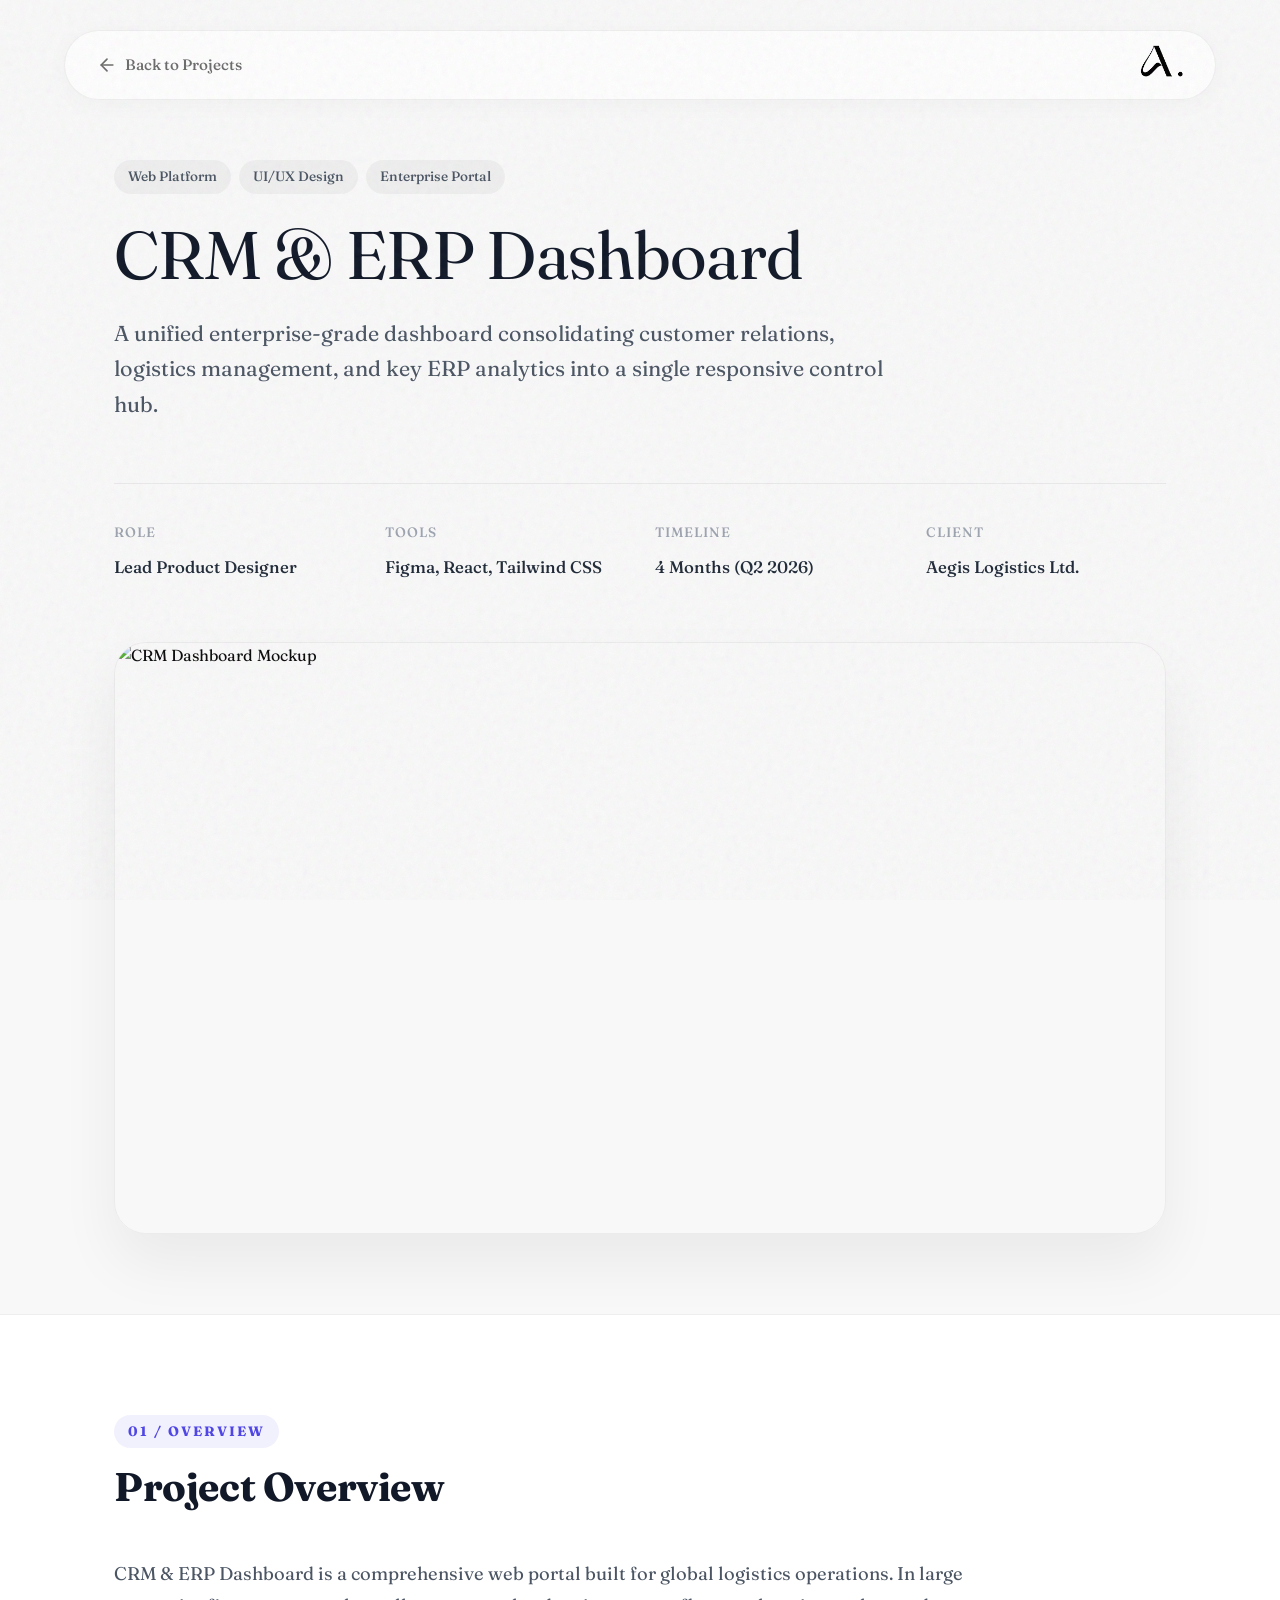
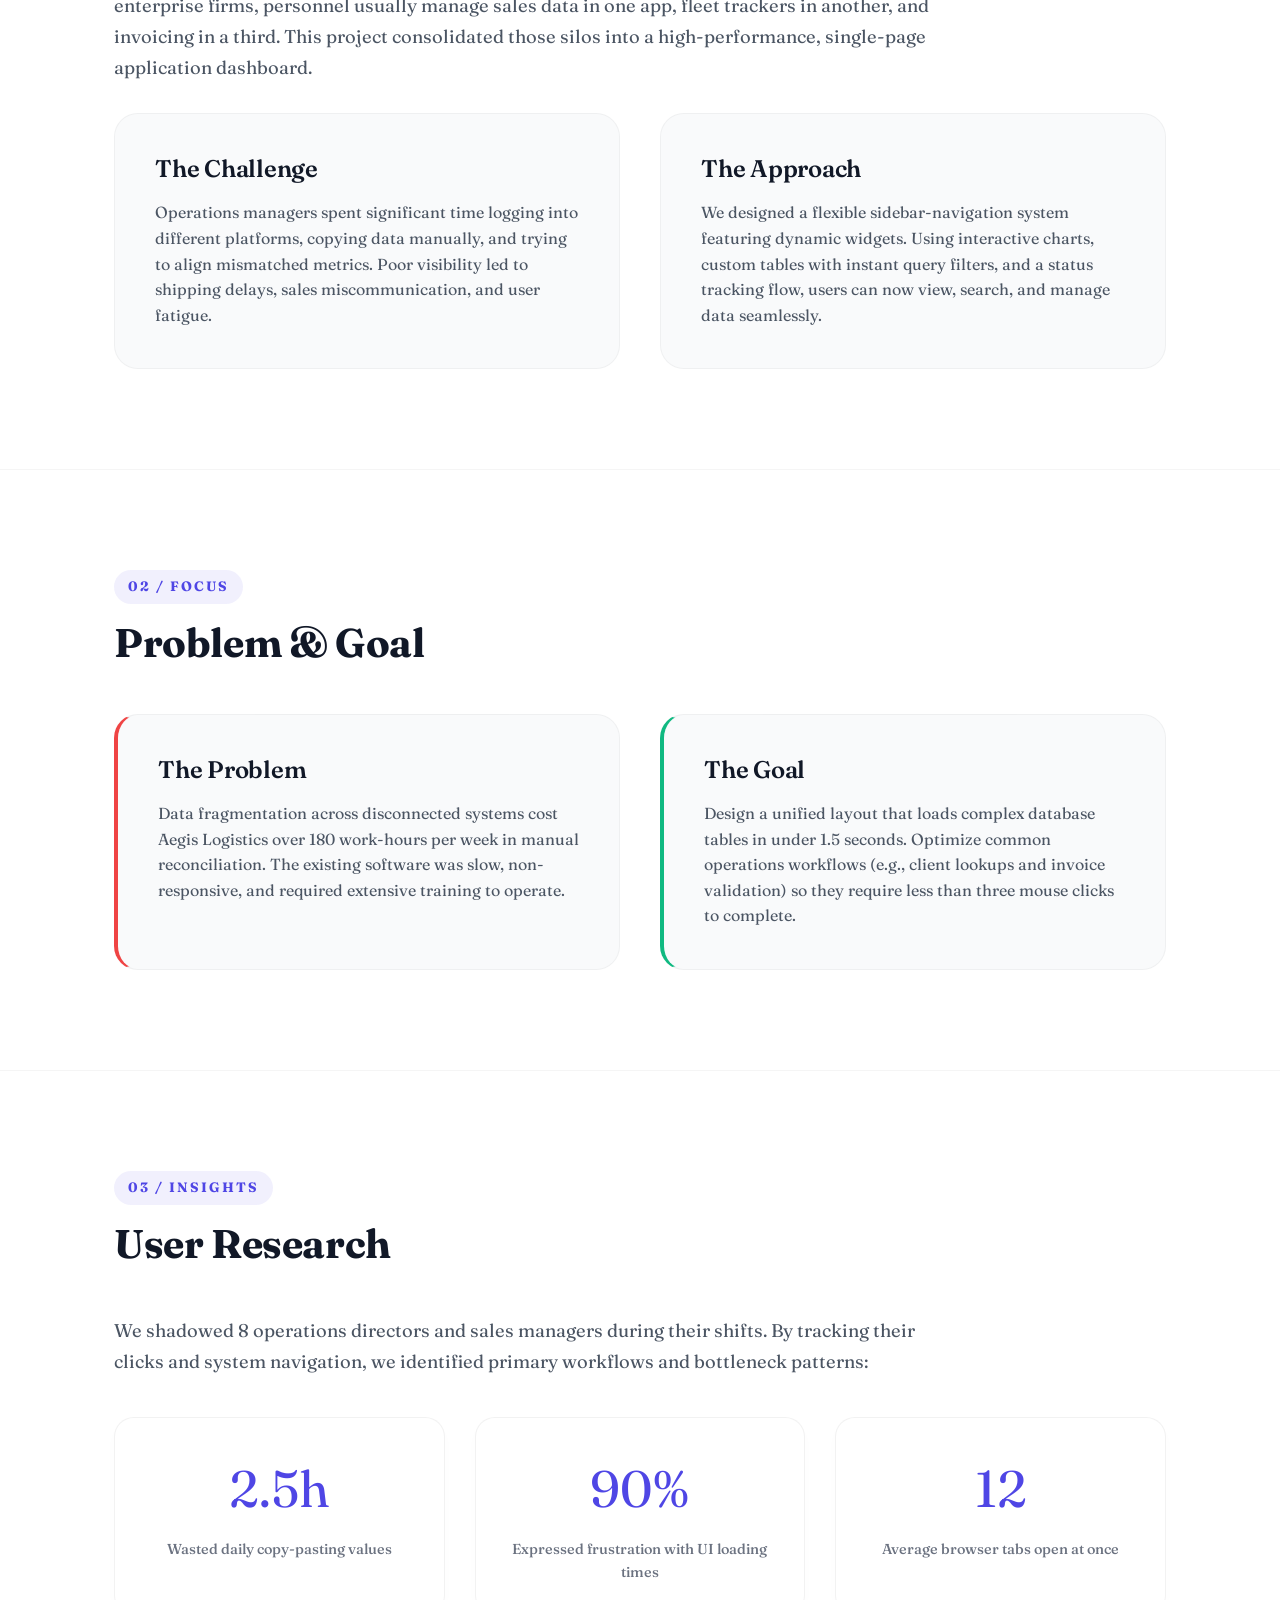
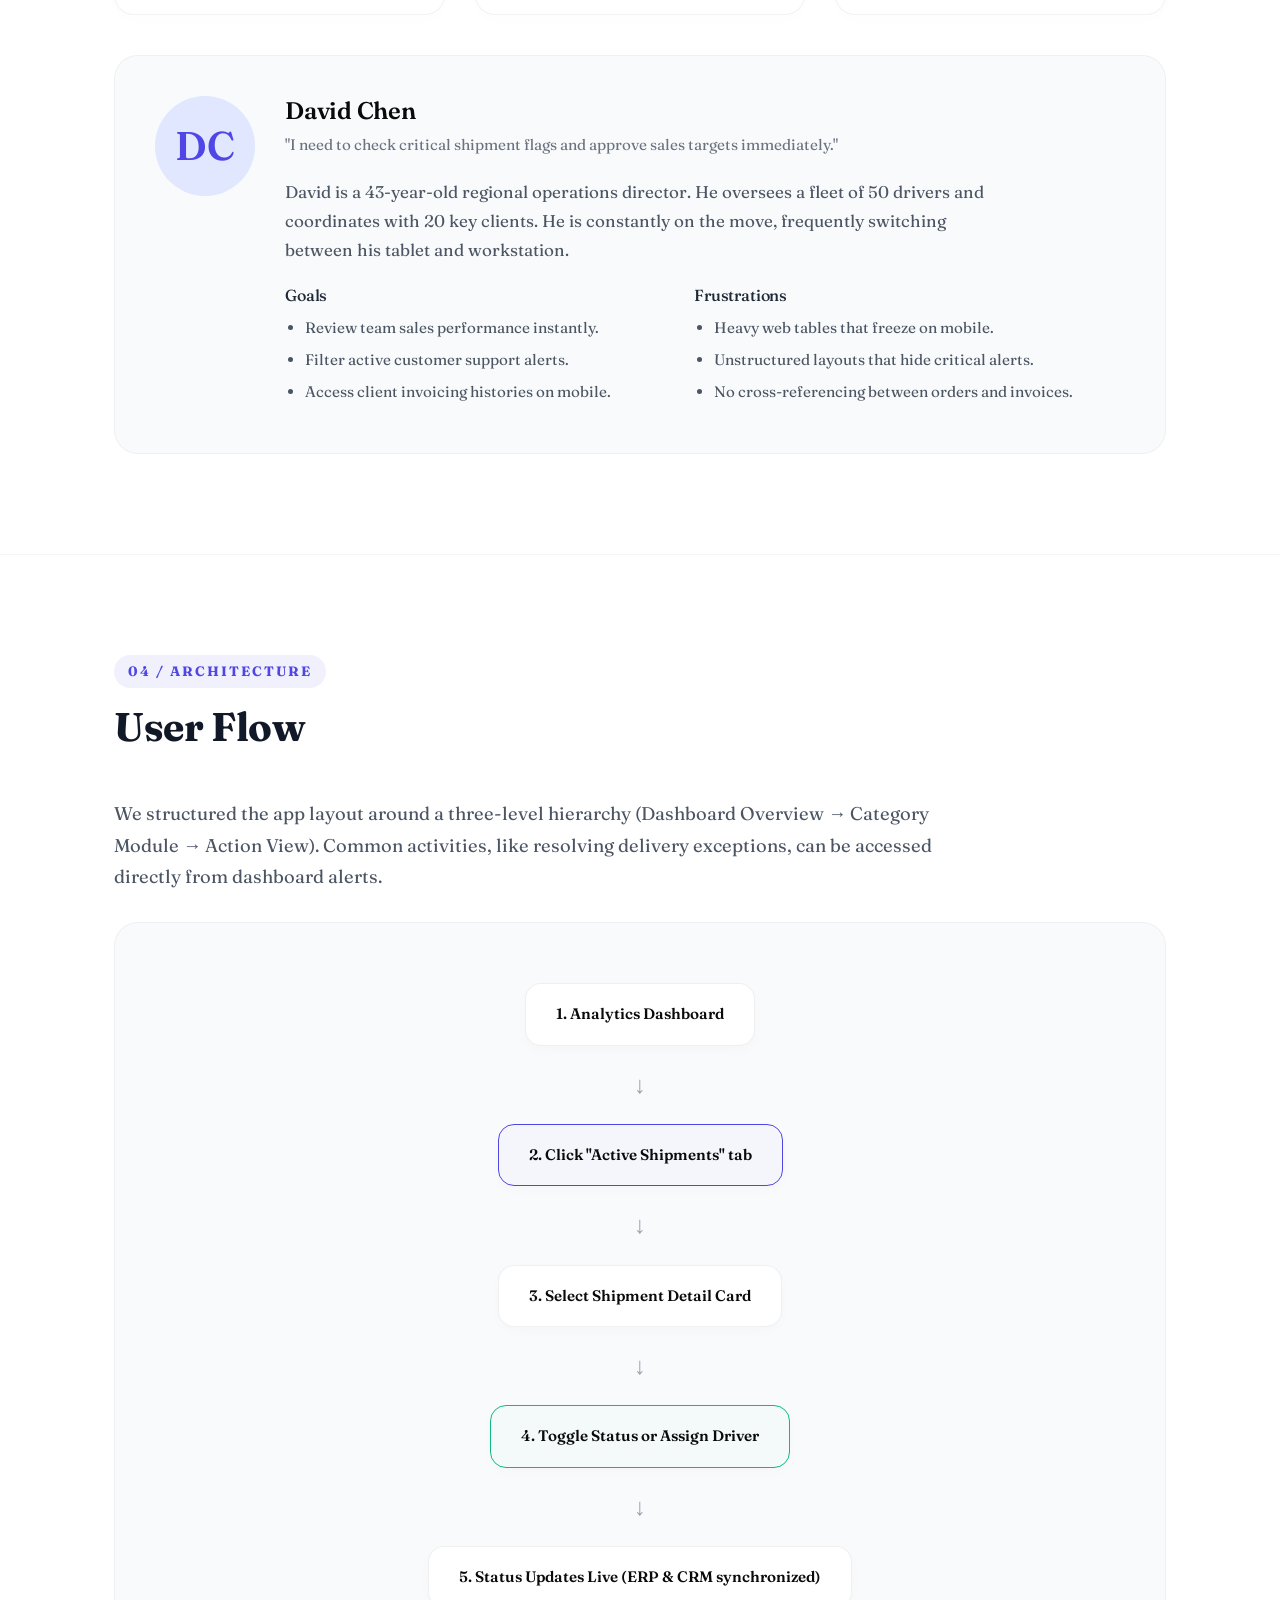
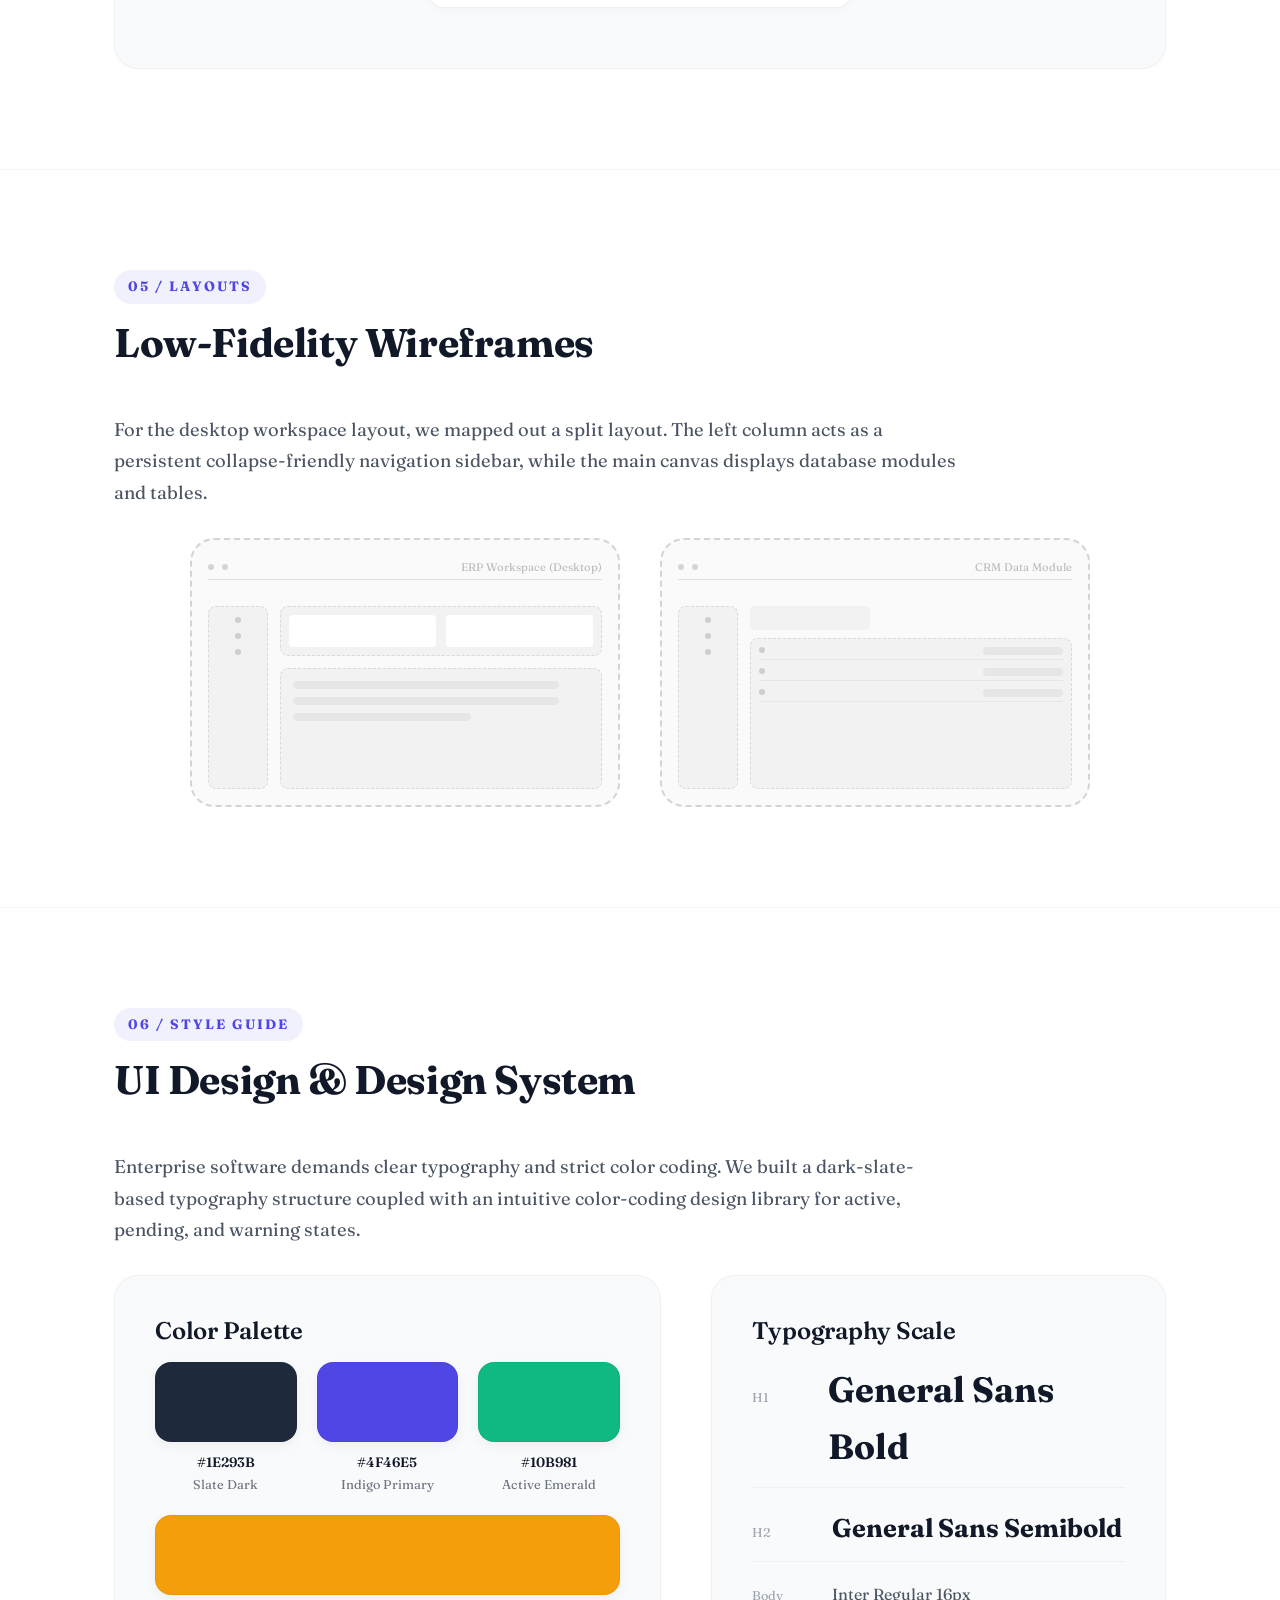
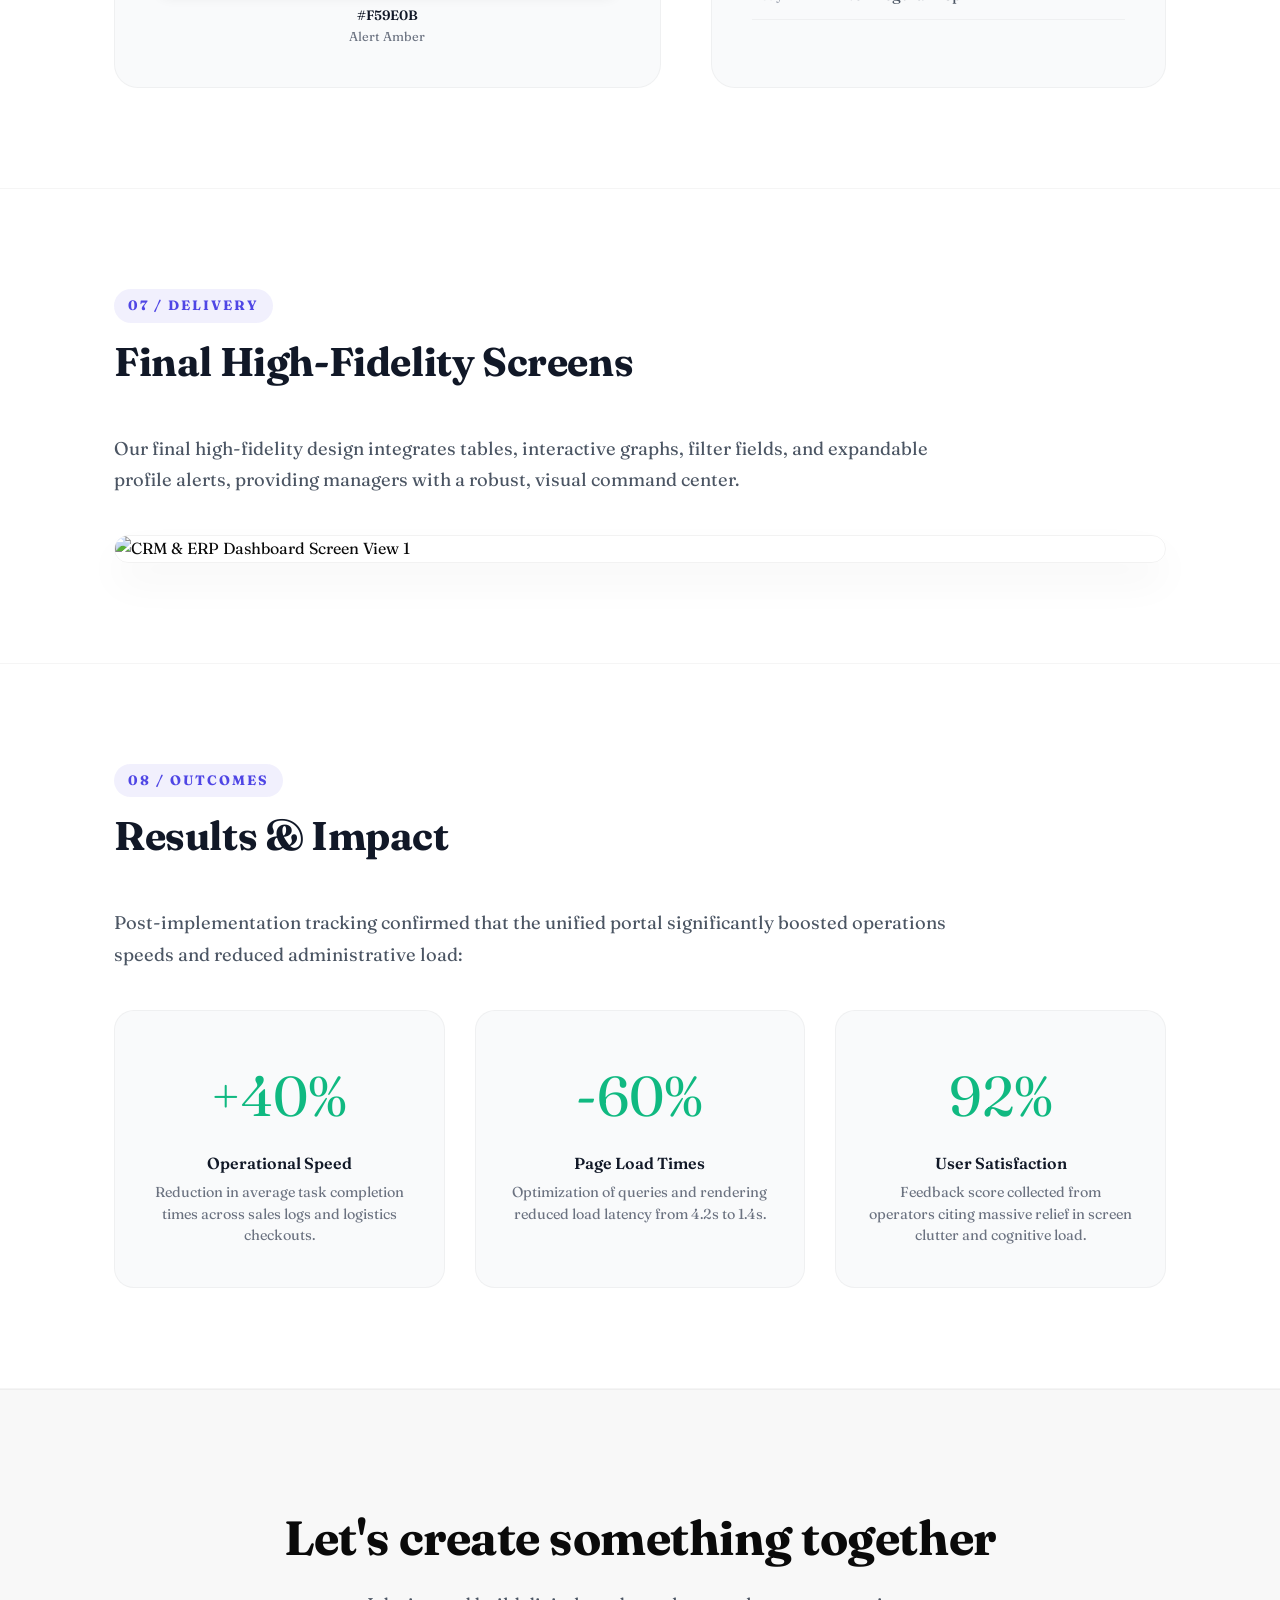
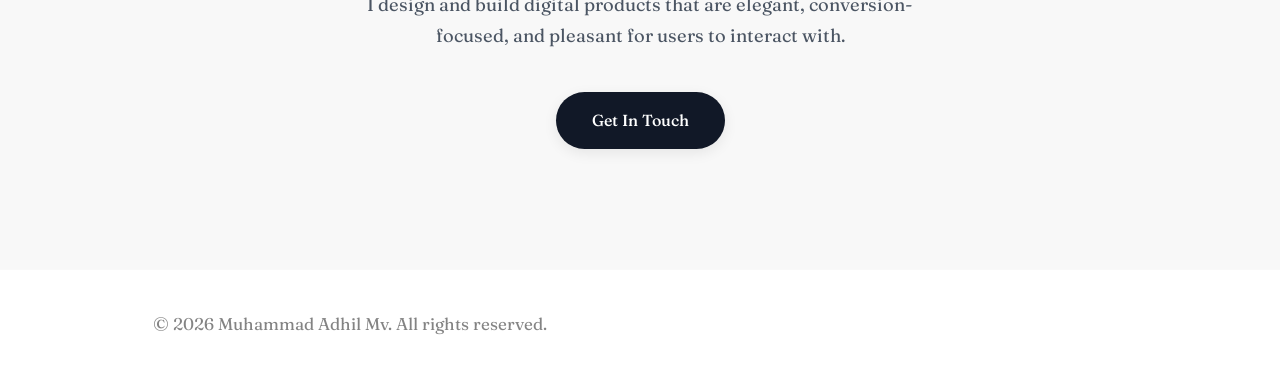
==== commit b0afc1d5: "Update design" ====
--- a/case-study-crm-dashboard.html
+++ b/case-study-crm-dashboard.html
@@ -6,15 +6,16 @@
     <meta name="viewport" content="width=device-width, initial-scale=1.0">
     <title>CRM & ERP Dashboard Case Study | Muhammad Adhil Mv</title>
 
-    <!-- Fonts -->
+    <!-- Font: Fraunces Preloads & Google Fonts -->
     <link rel="preconnect" href="https://fonts.googleapis.com">
     <link rel="preconnect" href="https://fonts.gstatic.com" crossorigin>
-    <link href="https://fonts.googleapis.com/css2?family=Inter:wght@300;400;500;600;700&display=swap" rel="stylesheet">
-    <link href="https://api.fontshare.com/v2/css?f[]=general-sans@200,300,400,500,600,700&display=swap" rel="stylesheet">
+    <link rel="preload" href="assets/fonts/fraunces-normal.woff2" as="font" type="font/woff2" crossorigin>
+    <link rel="preload" href="assets/fonts/fraunces-italic.woff2" as="font" type="font/woff2" crossorigin>
+    <link href="https://fonts.googleapis.com/css2?family=Fraunces:ital,opsz,wght@0,9..144,300..800;1,9..144,300..800&display=swap" rel="stylesheet">
 
     <!-- CSS -->
-    <link rel="stylesheet" href="style.css">
-    <link rel="stylesheet" href="css/case-study.css">
+    <link rel="stylesheet" href="style.css?v=fraunces">
+    <link rel="stylesheet" href="css/case-study.css?v=fraunces">
 </head>
 
 <body class="cs-body">
@@ -305,15 +306,15 @@
                     <div class="cs-typo-showcase">
                         <div class="cs-typo-item">
                             <span class="cs-typo-label">H1</span>
-                            <span class="cs-typo-font" style="font-size: 2.2rem; font-family: var(--font-heading);">General Sans Bold</span>
+                            <span class="cs-typo-font" style="font-size: 2.2rem; font-family: 'Fraunces', serif;">General Sans Bold</span>
                         </div>
                         <div class="cs-typo-item">
                             <span class="cs-typo-label">H2</span>
-                            <span class="cs-typo-font" style="font-size: 1.6rem; font-family: var(--font-heading);">General Sans Semibold</span>
+                            <span class="cs-typo-font" style="font-size: 1.6rem; font-family: 'Fraunces', serif;">General Sans Semibold</span>
                         </div>
                         <div class="cs-typo-item">
                             <span class="cs-typo-label">Body</span>
-                            <span style="font-size: 1rem; color: #4b5563; font-family: var(--font-body);">Inter Regular 16px</span>
+                            <span style="font-size: 1rem; color: #4b5563; font-family: 'Fraunces', serif;">Inter Regular 16px</span>
                         </div>
                     </div>
                 </div>
--- a/style.css
+++ b/style.css
@@ -1,3 +1,24 @@
+@import url('https://fonts.googleapis.com/css2?family=Fraunces:ital,opsz,wght@0,9..144,100..900;1,9..144,100..900&display=swap');
+
+/* ==========================================
+   Fraunces Custom Webfont Family (Variable)
+   ========================================== */
+@font-face {
+    font-family: 'Fraunces';
+    src: url('assets/fonts/fraunces-normal.woff2') format('woff2');
+    font-weight: 100 900;
+    font-style: normal;
+    font-display: swap;
+}
+
+@font-face {
+    font-family: 'Fraunces';
+    src: url('assets/fonts/fraunces-italic.woff2') format('woff2');
+    font-weight: 100 900;
+    font-style: italic;
+    font-display: swap;
+}
+
 /* Global Styles & Variables */
 :root {
     --bg-color: #ffffff;
@@ -9,9 +30,11 @@
     --white: #ffffff;
     --border-color: rgba(0, 0, 0, 0.06);
 
-    --font-heading: 'General Sans', sans-serif;
-    --font-body: 'Inter', sans-serif;
-    --font-serif: 'Inter', sans-serif;
+    --font-heading: 'Fraunces', serif;
+    --font-body: 'Fraunces', serif;
+    --font-serif: 'Fraunces', serif;
+    --font-handwritten: 'Fraunces', serif;
+    --font-sans: 'Fraunces', serif;
 
     --spacing-xs: 8px;
     --spacing-sm: 16px;
@@ -30,12 +53,21 @@
     padding: 0;
     box-sizing: border-box;
     scroll-behavior: smooth;
+    font-family: inherit;
+}
+
+html, body {
+    font-family: "Fraunces", serif;
+}
+
+body, button, input, textarea, select, a, p, span, h1, h2, h3, h4, h5, h6, label, div {
+    font-family: "Fraunces", serif;
 }
 
 body {
     background-color: #ffffff;
     color: #0a0a0a;
-    font-family: var(--font-body);
+    font-family: "Fraunces", serif;
     font-weight: 400;
     line-height: 1.6;
     overflow-x: hidden;
@@ -66,7 +98,7 @@
 
 button, a[class*="btn-"], .view-project-btn, .m-view-btn {
     cursor: pointer;
-    font-family: var(--font-heading);
+    font-family: "Fraunces", serif;
     font-weight: 500;
     border: none;
     outline: none;
@@ -104,59 +136,71 @@
 }
 
 input, textarea {
-    font-family: var(--font-body);
+    font-family: "Fraunces", serif;
 }
 
 /* Typography Utilities */
 h1, h2, h3, h4, h5, h6 {
-    font-family: var(--font-heading);
-    font-weight: 600;
-    letter-spacing: -0.02em;
+    font-family: "Fraunces", serif;
+    font-weight: 500;
+    font-style: normal;
+    letter-spacing: -0.01em;
     color: #0a0a0a;
-    line-height: 1.2;
+    line-height: 1.15;
 }
 
 h1 {
-    font-size: 56px;
-    font-weight: 600;
+    font-size: 64px;
+    font-weight: 500;
+    line-height: 1.1;
     margin-bottom: var(--spacing-sm);
 }
 
 h2 {
-    font-size: 44px;
-    font-weight: 600;
+    font-size: 48px;
+    font-weight: 500;
+    line-height: 1.15;
 }
 
 h3 {
     font-size: 32px;
-    font-weight: 600;
+    font-weight: 500;
+    line-height: 1.25;
 }
 
 h4 {
     font-size: 24px;
     font-weight: 500;
+    line-height: 1.3;
 }
 
 p {
-    font-size: 16px;
+    font-family: "Fraunces", serif;
+    font-size: 17px;
     font-weight: 400;
-    line-height: 1.6;
+    line-height: 1.7;
     max-width: 700px;
 }
 
 small {
+    font-family: "Fraunces", serif;
     font-size: 14px;
     font-weight: 400;
 }
 
 .bold-name {
+    font-family: "Fraunces", serif;
     font-weight: 600;
 }
 
 .serif-font {
-    font-family: var(--font-serif);
-    font-style: italic;
+    font-family: "Fraunces", serif;
+    font-style: normal;
     font-weight: 400;
+}
+
+.handwritten, .font-handwritten {
+    font-family: "Fraunces", serif;
 }
 
 /* Layout Utility */
@@ -168,15 +212,51 @@
 }
 
 .navbar {
-    position: absolute;
-    top: 30px;
+    position: fixed;
+    top: 0;
     left: 0;
     width: 100%;
+    padding: 24px 0;
     background: transparent;
     z-index: 1000;
+    isolation: isolate;
+    transform: translateZ(0);
+    -webkit-transform: translateZ(0);
+    will-change: padding;
+    transition: padding 0.35s cubic-bezier(0.16, 1, 0.3, 1);
+}
+
+/* Background blur overlay layer with smooth opacity transition to prevent flicker/flash */
+.navbar::before {
+    content: '';
+    position: absolute;
+    top: 0;
+    left: 0;
+    width: 100%;
+    height: 100%;
+    background: rgba(255, 255, 255, 0.85);
+    backdrop-filter: blur(16px);
+    -webkit-backdrop-filter: blur(16px);
+    border-bottom: 1px solid rgba(0, 0, 0, 0.05);
+    box-shadow: 0 4px 20px rgba(0, 0, 0, 0.03);
+    opacity: 0;
+    pointer-events: none;
+    z-index: -1;
+    transform: translateZ(0);
+    -webkit-transform: translateZ(0);
+    transition: opacity 0.35s cubic-bezier(0.16, 1, 0.3, 1);
+}
+
+.navbar.navbar-scrolled {
+    padding: 14px 0;
+}
+
+.navbar.navbar-scrolled::before {
+    opacity: 1;
 }
 
 .nav-container {
+    position: relative;
     display: flex;
     justify-content: space-between;
     align-items: center;
@@ -199,10 +279,10 @@
 }
 
 .nav-center-pill {
-    position: fixed;
-    top: 30px;
+    position: absolute;
     left: 50%;
-    transform: translateX(-50%);
+    top: 50%;
+    transform: translate(-50%, -50%);
     z-index: 1001;
     background: rgba(255, 255, 255, 0.7);
     backdrop-filter: blur(12px);
@@ -213,6 +293,12 @@
     gap: 40px;
     border: 1px solid var(--border-color);
     box-shadow: 0 4px 24px rgba(0, 0, 0, 0.03);
+    transition: border-color 0.35s ease, box-shadow 0.35s ease, background-color 0.35s ease;
+}
+
+.navbar.navbar-scrolled .nav-center-pill {
+    border-color: rgba(0, 0, 0, 0.06);
+    box-shadow: 0 2px 16px rgba(0, 0, 0, 0.04);
 }
 
 .nav-center-pill a {
@@ -344,12 +430,14 @@
     right: -100px;
     top: -30px;
     background: #ffffff;
-    padding: 8px 16px;
+    padding: 8px 18px;
     border-radius: 20px;
     box-shadow: 0 8px 24px rgba(0, 0, 0, 0.06);
-    font-size: 0.85rem;
-    font-weight: 500;
-    color: #333;
+    font-size: 1.25rem;
+    font-weight: 600;
+    font-family: "Fraunces", serif;
+    letter-spacing: 0.02em;
+    color: #222;
     white-space: nowrap;
     border: 1px solid rgba(0,0,0,0.04);
     pointer-events: none;
@@ -395,16 +483,20 @@
 
 /* Minimal Headline */
 .minimal-headline {
-    font-size: 4.5rem;
-    line-height: 1.15;
-    font-weight: 600;
+    font-family: "Fraunces", serif;
+    font-style: normal;
+    font-size: 5rem;
+    line-height: 1.1;
+    font-weight: 400;
     color: #111111;
     margin-bottom: 24px;
-    letter-spacing: -0.03em;
+    letter-spacing: -0.01em;
 }
 
 .minimal-subtitle {
-    font-size: 1.25rem;
+    font-family: "Fraunces", serif;
+    font-style: normal;
+    font-size: 1.35rem;
     color: #555555;
     font-weight: 400;
     margin-bottom: 48px;
@@ -613,9 +705,9 @@
 .stat-number {
     display: block;
     font-size: 2.5rem;
-    font-weight: 300;
+    font-weight: 400;
     margin-bottom: 8px;
-    font-family: var(--font-serif);
+    font-family: "Fraunces", serif;
 }
 
 .stat-label {
@@ -769,14 +861,14 @@
 }
 
 .font-primary {
-    font-family: 'Playfair Display', serif;
+    font-family: "Fraunces", serif;
     font-style: normal;
     font-weight: 700;
 }
 
 .font-accent {
-    font-family: inherit;
-    font-style: italic;
+    font-family: "Fraunces", serif;
+    font-style: normal;
     color: var(--accent-color);
     /* Updated to match layout */
 }
@@ -1184,8 +1276,10 @@
 }
 
 .service-main-title {
-    font-size: 3rem;
-    font-weight: 700;
+    font-size: 3.5rem;
+    font-weight: 400;
+    font-style: normal;
+    font-family: "Fraunces", serif;
     line-height: 1.1;
     color: var(--accent-color);
 }
@@ -1333,13 +1427,14 @@
 
 
 .footer-heading {
-    font-size: 3.5rem;
+    font-size: 3.8rem;
     line-height: 1.1;
     color: var(--accent-color);
     margin-bottom: 24px;
-    font-weight: 700;
-    /* Match main headings */
-    letter-spacing: -0.02em;
+    font-family: "Fraunces", serif;
+    font-style: normal;
+    font-weight: 400;
+    letter-spacing: -0.01em;
 }
 
 .footer-subtext {
@@ -1527,7 +1622,17 @@
     }
 }
 
-/* Projects Marquee (Image Cards) */
+/* Projects & Skills Continuous Showcase Section */
+.projects-showcase-section {
+    position: relative;
+    width: 100%;
+    max-width: 100%;
+    overflow: hidden;
+    padding-top: 10px;
+    contain: paint;
+}
+
+/* Projects Marquee (Image Cards - Continuous Infinite Auto-Scroll to the RIGHT) */
 .projects-marquee {
     position: relative;
     width: 100%;
@@ -1543,13 +1648,11 @@
 .projects-track {
     display: flex;
     align-items: center;
+    width: max-content;
     white-space: nowrap;
-    animation: imageScroll 30s linear infinite reverse;
     will-change: transform;
-}
-
-.projects-track:hover {
-    animation-play-state: paused;
+    transform: translate3d(-50%, 0, 0);
+    animation: scrollProjectsRight 40s linear infinite;
 }
 
 .project-card {
@@ -1571,16 +1674,18 @@
     box-shadow: 0 15px 30px rgba(0, 0, 0, 0.1);
 }
 
+.project-card a {
+    display: block;
+    width: 100%;
+    height: 100%;
+}
+
 .project-card img {
     width: 100%;
     height: 100%;
     object-fit: cover;
+    object-position: center;
     display: block;
-}
-
-@keyframes imageScroll {
-    0% { transform: translateX(0); }
-    100% { transform: translateX(-50%); } /* Shift by exactly half since it's duplicated */
 }
 
 @media (max-width: 768px) {
@@ -1592,15 +1697,14 @@
     }
 }
 
-/* 3D Skills Marquee */
-/* 3D Skills Marquee */
+/* 3D Skills Marquee (Continuous Infinite Auto-Scroll to the LEFT - Opposite Direction) */
 .skills-marquee-3d {
     position: relative;
     width: 100%;
     padding: 40px 0;
     overflow: hidden;
     display: flex;
-    justify-content: center;
+    justify-content: flex-start;
     align-items: center;
     perspective: 1000px;
     /* Better depth for static flow */
@@ -1616,17 +1720,21 @@
 .skills-track {
     display: flex;
     align-items: center;
-    gap: 80px;
-    /* Increased gap */
+    gap: 0;
+    width: max-content;
     white-space: nowrap;
-    animation: marqueeScroll 40s linear infinite;
     transform-style: preserve-3d;
     will-change: transform;
-    /* Tweaked rotation for "floor" effect */
-    transform: rotateX(15deg);
+    transform: rotateX(15deg) translate3d(0, 0, 0);
+    animation: scrollSkillsLeft 50s linear infinite;
+}
+
+.skills-track span {
+    margin-right: 80px;
 }
 
 .skill-item {
+    font-family: "Fraunces", serif;
     font-size: 2rem;
     /* Larger text */
     font-weight: 800;
@@ -1652,14 +1760,22 @@
     opacity: 0.2;
 }
 
-/* Keyframes including the 3D rotation */
-@keyframes marqueeScroll {
+/* Continuous Infinite Auto-Scroll Keyframes */
+@keyframes scrollProjectsRight {
     0% {
-        transform: rotateX(15deg) translateX(0);
-    }
-
+        transform: translate3d(-50%, 0, 0);
+    }
     100% {
-        transform: rotateX(15deg) translateX(-50%);
+        transform: translate3d(0, 0, 0);
+    }
+}
+
+@keyframes scrollSkillsLeft {
+    0% {
+        transform: rotateX(15deg) translate3d(0, 0, 0);
+    }
+    100% {
+        transform: rotateX(15deg) translate3d(-50%, 0, 0);
     }
 }
 
@@ -1670,8 +1786,8 @@
         padding: 20px 0;
     }
 
-    .skills-track {
-        gap: 40px;
+    .skills-track span {
+        margin-right: 40px;
     }
 
     .skill-item {
@@ -1713,6 +1829,14 @@
 }
 
 @media (max-width: 768px) {
+    .navbar {
+        padding: 16px 0;
+    }
+
+    .navbar.navbar-scrolled {
+        padding: 12px 0;
+    }
+
     .desktop-nav {
         display: none !important;
     }
@@ -1782,8 +1906,8 @@
     /* Mobile Dropdown Menu Panel */
     .mobile-menu-panel {
         display: block; /* Always in DOM for animation */
-        position: absolute;
-        top: 85px;
+        position: fixed;
+        top: 68px;
         right: 5%;
         width: 200px;
         background: rgba(255, 255, 255, 0.85);
@@ -1798,7 +1922,7 @@
         visibility: hidden;
         transform: translateY(-10px);
         transition: opacity 0.3s ease, transform 0.3s ease, visibility 0.3s;
-        z-index: 999;
+        z-index: 1002;
     }
     
     .mobile-menu-panel.open {
@@ -1840,34 +1964,6 @@
 /* ==========================================
    Premium Animation Utilities
    ========================================== */
-.navbar {
-    transition: background-color 0.4s ease, backdrop-filter 0.4s ease, padding 0.4s ease, border-bottom 0.4s ease, box-shadow 0.4s ease;
-}
-
-.navbar.navbar-scrolled {
-    position: fixed;
-    top: 0;
-    left: 0;
-    width: 100%;
-    background: rgba(255, 255, 255, 0.75) !important;
-    backdrop-filter: blur(16px) !important;
-    -webkit-backdrop-filter: blur(16px) !important;
-    box-shadow: 0 4px 20px rgba(0, 0, 0, 0.03);
-    border-bottom: 1px solid rgba(0, 0, 0, 0.05);
-    padding: 10px 0;
-    animation: navSlideDown 0.4s cubic-bezier(0.16, 1, 0.3, 1);
-}
-
-@keyframes navSlideDown {
-    from { transform: translateY(-100%); }
-    to { transform: translateY(0); }
-}
-
-.navbar.navbar-scrolled .nav-center-pill {
-    top: 10px;
-    padding: 10px 24px;
-    border-color: rgba(0, 0, 0, 0.04);
-}
 
 /* Card Hover Lift & Soft Shadow Transitions */
 .card-lift, .skills-glass-card, .process-node, .faq-item, .service-card {
--- a/css/case-study.css
+++ b/css/case-study.css
@@ -6,7 +6,7 @@
 .cs-body {
     background-color: #ffffff;
     color: #0a0a0a;
-    font-family: var(--font-body);
+    font-family: "Fraunces", serif;
     line-height: 1.6;
     overflow-x: hidden;
 }
@@ -40,7 +40,7 @@
     display: inline-flex;
     align-items: center;
     gap: 8px;
-    font-family: var(--font-heading);
+    font-family: "Fraunces", serif;
     font-weight: 500;
     font-size: 0.95rem;
     color: var(--text-muted);
@@ -89,19 +89,22 @@
 }
 
 .cs-hero-title {
-    font-size: 4rem;
+    font-size: 4.2rem;
     line-height: 1.1;
-    font-weight: 700;
+    font-weight: 400;
+    font-style: normal;
+    font-family: "Fraunces", serif;
     color: #111827;
     margin-bottom: 24px;
-    letter-spacing: -0.03em;
+    letter-spacing: -0.01em;
 }
 
 .cs-hero-subtitle {
+    font-family: "Fraunces", serif;
     font-size: 1.35rem;
     color: #4b5563;
     max-width: 800px;
-    line-height: 1.6;
+    line-height: 1.65;
     margin-bottom: 60px;
 }
 
@@ -233,11 +236,12 @@
 }
 
 .cs-stat-val {
-    font-size: 3rem;
-    font-weight: 700;
+    font-size: 3.2rem;
+    font-weight: 400;
+    font-style: normal;
     color: #4f46e5;
     margin-bottom: 8px;
-    font-family: var(--font-heading);
+    font-family: "Fraunces", serif;
 }
 
 .cs-stat-lbl {
@@ -278,7 +282,7 @@
 }
 
 .cs-persona-tagline {
-    font-style: italic;
+    font-style: normal;
     color: #6b7280;
     margin-bottom: 20px;
     font-size: 0.95rem;
@@ -448,7 +452,7 @@
 }
 
 .cs-swatch-hex {
-    font-family: monospace;
+    font-family: "Fraunces", serif;
     font-size: 0.85rem;
     font-weight: 600;
     color: #111827;
@@ -475,7 +479,7 @@
 }
 
 .cs-typo-label {
-    font-family: monospace;
+    font-family: "Fraunces", serif;
     font-size: 0.8rem;
     color: #9ca3af;
     width: 60px;
@@ -526,10 +530,11 @@
 
 .cs-result-value {
     font-size: 3.5rem;
-    font-weight: 700;
+    font-weight: 400;
+    font-style: normal;
     color: #10b981; /* Green */
     margin-bottom: 10px;
-    font-family: var(--font-heading);
+    font-family: "Fraunces", serif;
 }
 
 .cs-result-label {
